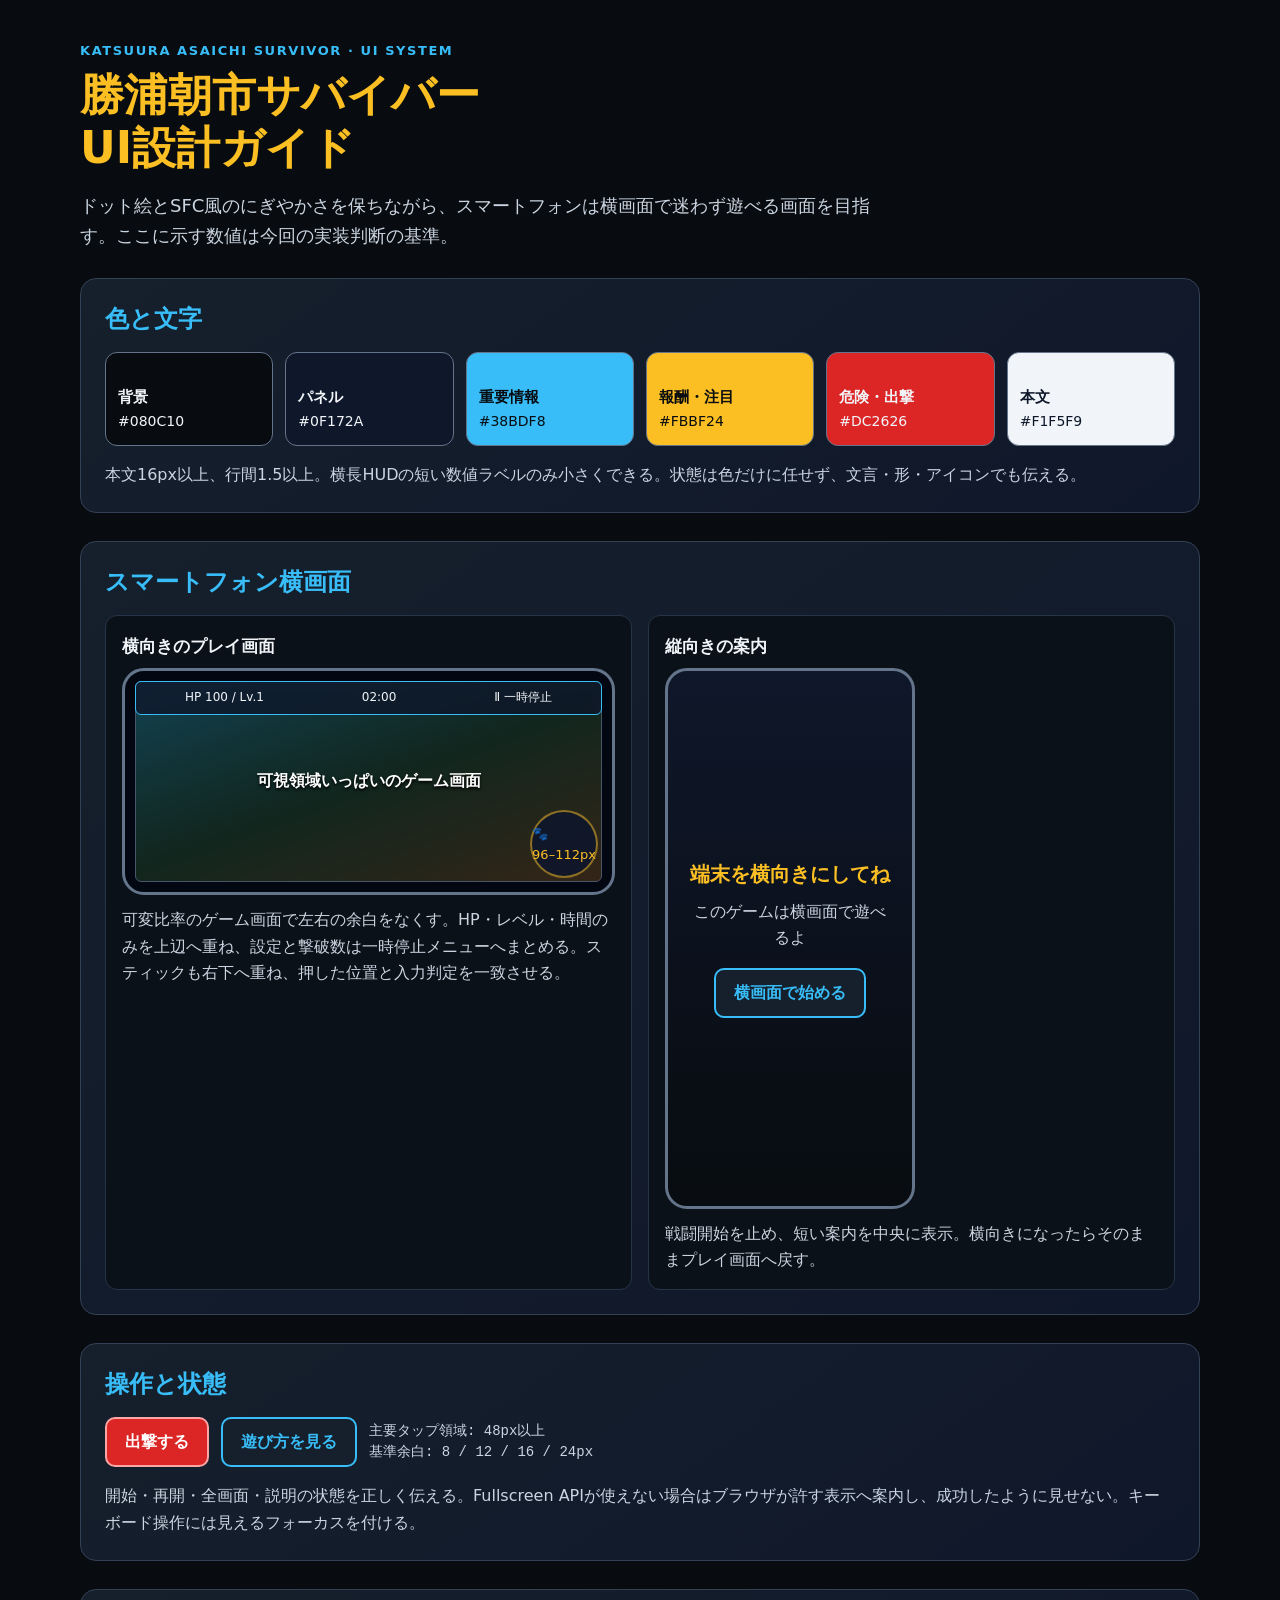
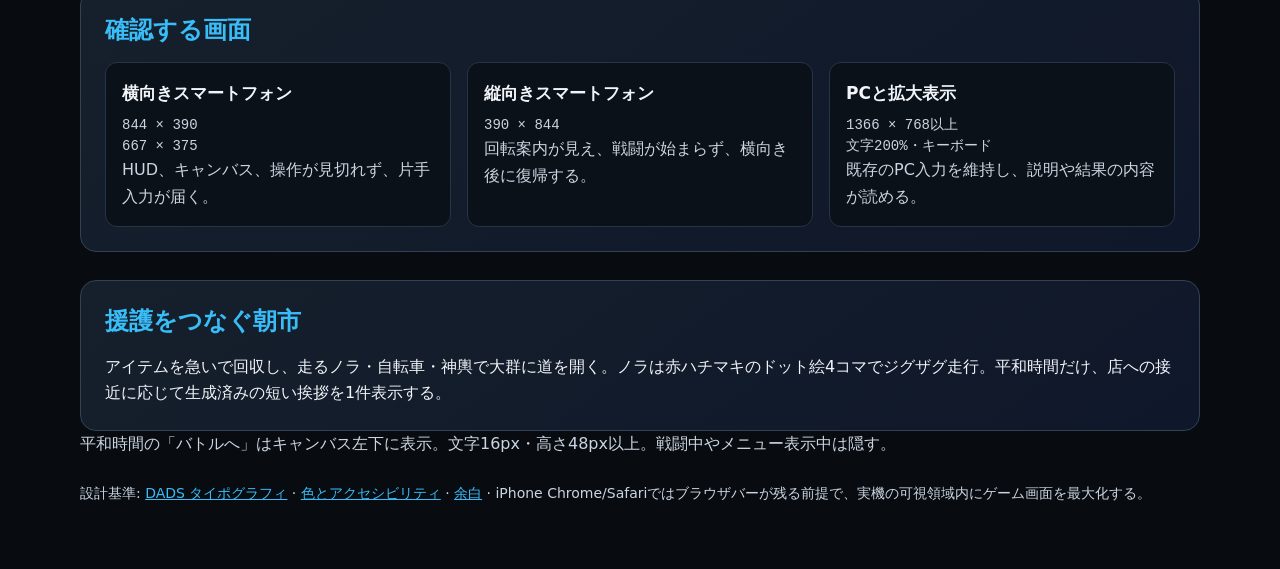
==== DESIGN_GUIDE.html @ 48236e01 "平和時間を飛ばすバトル開始ボタンを追加" ====
<!doctype html>
<html lang="ja">
<head>
  <meta charset="utf-8">
  <meta name="viewport" content="width=device-width, initial-scale=1">
  <meta name="color-scheme" content="dark">
  <title>勝浦朝市サバイバー UI設計ガイド</title>
  <style>
    :root { color-scheme: dark; --bg:#080c10; --panel:#0f172a; --panel-2:#16202c; --line:#334155; --text:#f1f5f9; --muted:#cbd5e1; --cyan:#38bdf8; --gold:#fbbf24; --red:#dc2626; --space:8px; }
    * { box-sizing:border-box; }
    body { margin:0; background:var(--bg); color:var(--text); font:16px/1.65 "Noto Sans JP",system-ui,-apple-system,"Hiragino Kaku Gothic ProN",Meiryo,sans-serif; }
    main { width:min(100% - 32px, 1120px); margin:0 auto; padding:40px 0 64px; }
    h1,h2,h3,p { margin:0; }
    h1 { color:var(--gold); font-size:clamp(28px,5vw,44px); line-height:1.2; }
    h2 { color:var(--cyan); font-size:24px; line-height:1.35; margin-bottom:16px; }
    h3 { font-size:17px; margin-bottom:8px; }
    .lead { color:var(--muted); font-size:18px; margin-top:16px; max-width:72ch; }
    .eyebrow { color:var(--cyan); font-size:13px; font-weight:800; letter-spacing:.12em; margin-bottom:8px; }
    section { margin-top:28px; padding:24px; border:1px solid var(--line); border-radius:16px; background:linear-gradient(145deg,var(--panel-2),var(--panel)); }
    .grid { display:grid; grid-template-columns:repeat(auto-fit,minmax(min(100%,230px),1fr)); gap:16px; }
    .card { padding:16px; border-radius:12px; background:#0b1118; border:1px solid #263448; }
    .muted { color:var(--muted); }
    .swatches { display:grid; grid-template-columns:repeat(auto-fit,minmax(150px,1fr)); gap:12px; }
    .swatch { min-height:94px; border:1px solid #64748b; border-radius:12px; padding:12px; display:flex; flex-direction:column; justify-content:end; font-size:14px; }
    .swatch strong { font-size:15px; }
    .demo { margin-top:14px; display:flex; flex-wrap:wrap; align-items:center; gap:12px; }
    button { min-height:48px; padding:10px 18px; border:2px solid #fca5a5; border-radius:10px; background:var(--red); color:#fff; font:inherit; font-weight:800; }
    button.secondary { background:#16202c; border-color:var(--cyan); color:var(--cyan); }
    button:focus-visible { outline:3px solid #fff; outline-offset:3px; }
    .phone { width:min(100%,530px); aspect-ratio:844/390; border:3px solid #64748b; border-radius:22px; overflow:hidden; padding:10px; background:#030712; display:grid; grid-template-columns:1fr; grid-template-rows:1fr; position:relative; }
    .hud { position:absolute; inset:10px 10px auto; z-index:2; min-height:34px; border:1px solid var(--cyan); border-radius:6px; background:rgba(15,23,42,.78); backdrop-filter:blur(4px); display:flex; align-items:center; justify-content:space-around; font-size:12px; }
    .field { grid-column:1; grid-row:1; min-width:0; min-height:0; border:1px solid #475569; background:linear-gradient(160deg,#124252,#11261e 50%,#342517); border-radius:6px; display:grid; place-items:center; color:#fff; font-weight:800; text-shadow:0 2px 3px #000; }
    .stick { position:absolute; right:14px; bottom:14px; z-index:3; width:68px; aspect-ratio:1; border:2px solid #fbbf2488; border-radius:50%; display:grid; place-items:center; background:#0f172aee; color:var(--gold); font-size:13px; }
    .portrait { max-width:250px; aspect-ratio:390/844; grid-template-columns:1fr; grid-template-rows:1fr; position:relative; background:linear-gradient(#0f172a,#080c10); }
    .portrait .hud,.portrait .field { display:none; }
    .rotate { align-self:center; text-align:center; padding:12px; }
    .rotate strong { display:block; color:var(--gold); font-size:20px; }
    .rotate span { display:block; color:var(--muted); margin:8px 0 16px; }
    .measure { font:14px/1.5 ui-monospace,SFMono-Regular,monospace; color:var(--muted); }
    a { color:var(--cyan); }
    @media (max-width:600px) { main { width:calc(100% - 20px); padding-top:24px; } section { padding:18px; } .lead { font-size:16px; } }
    @media (prefers-reduced-motion:reduce) { *,*::before,*::after { scroll-behavior:auto!important; animation-duration:.01ms!important; animation-iteration-count:1!important; transition-duration:.01ms!important; } }
  </style>
</head>
<body>
  <main>
    <header>
      <p class="eyebrow">KATSUURA ASAICHI SURVIVOR · UI SYSTEM</p>
      <h1>勝浦朝市サバイバー<br>UI設計ガイド</h1>
      <p class="lead">ドット絵とSFC風のにぎやかさを保ちながら、スマートフォンは横画面で迷わず遊べる画面を目指す。ここに示す数値は今回の実装判断の基準。</p>
    </header>
    <section>
      <h2>色と文字</h2>
      <div class="swatches">
        <div class="swatch" style="background:#080c10"><strong>背景</strong><span>#080C10</span></div>
        <div class="swatch" style="background:#0f172a"><strong>パネル</strong><span>#0F172A</span></div>
        <div class="swatch" style="background:#38bdf8;color:#080c10"><strong>重要情報</strong><span>#38BDF8</span></div>
        <div class="swatch" style="background:#fbbf24;color:#080c10"><strong>報酬・注目</strong><span>#FBBF24</span></div>
        <div class="swatch" style="background:#dc2626"><strong>危険・出撃</strong><span>#DC2626</span></div>
        <div class="swatch" style="background:#f1f5f9;color:#0f172a"><strong>本文</strong><span>#F1F5F9</span></div>
      </div>
      <p class="muted" style="margin-top:16px">本文16px以上、行間1.5以上。横長HUDの短い数値ラベルのみ小さくできる。状態は色だけに任せず、文言・形・アイコンでも伝える。</p>
    </section>
    <section>
      <h2>スマートフォン横画面</h2>
      <div class="grid">
        <div class="card">
          <h3>横向きのプレイ画面</h3>
          <div class="phone" aria-label="横画面レイアウトの見本">
            <div class="hud"><span>HP 100 / Lv.1</span><span>02:00</span><span>Ⅱ 一時停止</span></div>
            <div class="field">可視領域いっぱいのゲーム画面</div>
            <div class="stick">🐾<br>96–112px</div>
          </div>
          <p class="muted" style="margin-top:12px">可変比率のゲーム画面で左右の余白をなくす。HP・レベル・時間のみを上辺へ重ね、設定と撃破数は一時停止メニューへまとめる。スティックも右下へ重ね、押した位置と入力判定を一致させる。</p>
        </div>
        <div class="card">
          <h3>縦向きの案内</h3>
          <div class="phone portrait" aria-label="縦画面の回転案内見本">
            <div class="rotate"><strong>端末を横向きにしてね</strong><span>このゲームは横画面で遊べるよ</span><button class="secondary" type="button">横画面で始める</button></div>
          </div>
          <p class="muted" style="margin-top:12px">戦闘開始を止め、短い案内を中央に表示。横向きになったらそのままプレイ画面へ戻す。</p>
        </div>
      </div>
    </section>
    <section>
      <h2>操作と状態</h2>
      <div class="demo"><button type="button">出撃する</button><button class="secondary" type="button">遊び方を見る</button><span class="measure">主要タップ領域: 48px以上<br>基準余白: 8 / 12 / 16 / 24px</span></div>
      <p class="muted" style="margin-top:16px">開始・再開・全画面・説明の状態を正しく伝える。Fullscreen APIが使えない場合はブラウザが許す表示へ案内し、成功したように見せない。キーボード操作には見えるフォーカスを付ける。</p>
    </section>
    <section>
      <h2>確認する画面</h2>
      <div class="grid">
        <div class="card"><h3>横向きスマートフォン</h3><p class="measure">844 × 390<br>667 × 375</p><p class="muted">HUD、キャンバス、操作が見切れず、片手入力が届く。</p></div>
        <div class="card"><h3>縦向きスマートフォン</h3><p class="measure">390 × 844</p><p class="muted">回転案内が見え、戦闘が始まらず、横向き後に復帰する。</p></div>
        <div class="card"><h3>PCと拡大表示</h3><p class="measure">1366 × 768以上<br>文字200%・キーボード</p><p class="muted">既存のPC入力を維持し、説明や結果の内容が読める。</p></div>
      </div>
    </section>
    <section><h2>援護をつなぐ朝市</h2><p>アイテムを急いで回収し、走るノラ・自転車・神輿で大群に道を開く。ノラは赤ハチマキのドット絵4コマでジグザグ走行。平和時間だけ、店への接近に応じて生成済みの短い挨拶を1件表示する。</p></section>
    <p class="muted">平和時間の「バトルへ」はキャンバス左下に表示。文字16px・高さ48px以上。戦闘中やメニュー表示中は隠す。</p>
    <footer class="muted" style="margin-top:24px;font-size:14px">設計基準: <a href="https://design.digital.go.jp/dads/foundations/typography/">DADS タイポグラフィ</a> · <a href="https://design.digital.go.jp/dads/foundations/color/accessibility/">色とアクセシビリティ</a> · <a href="https://design.digital.go.jp/dads/foundations/spacing/">余白</a> · iPhone Chrome/Safariではブラウザバーが残る前提で、実機の可視領域内にゲーム画面を最大化する。</footer>
  </main>
</body>
</html>
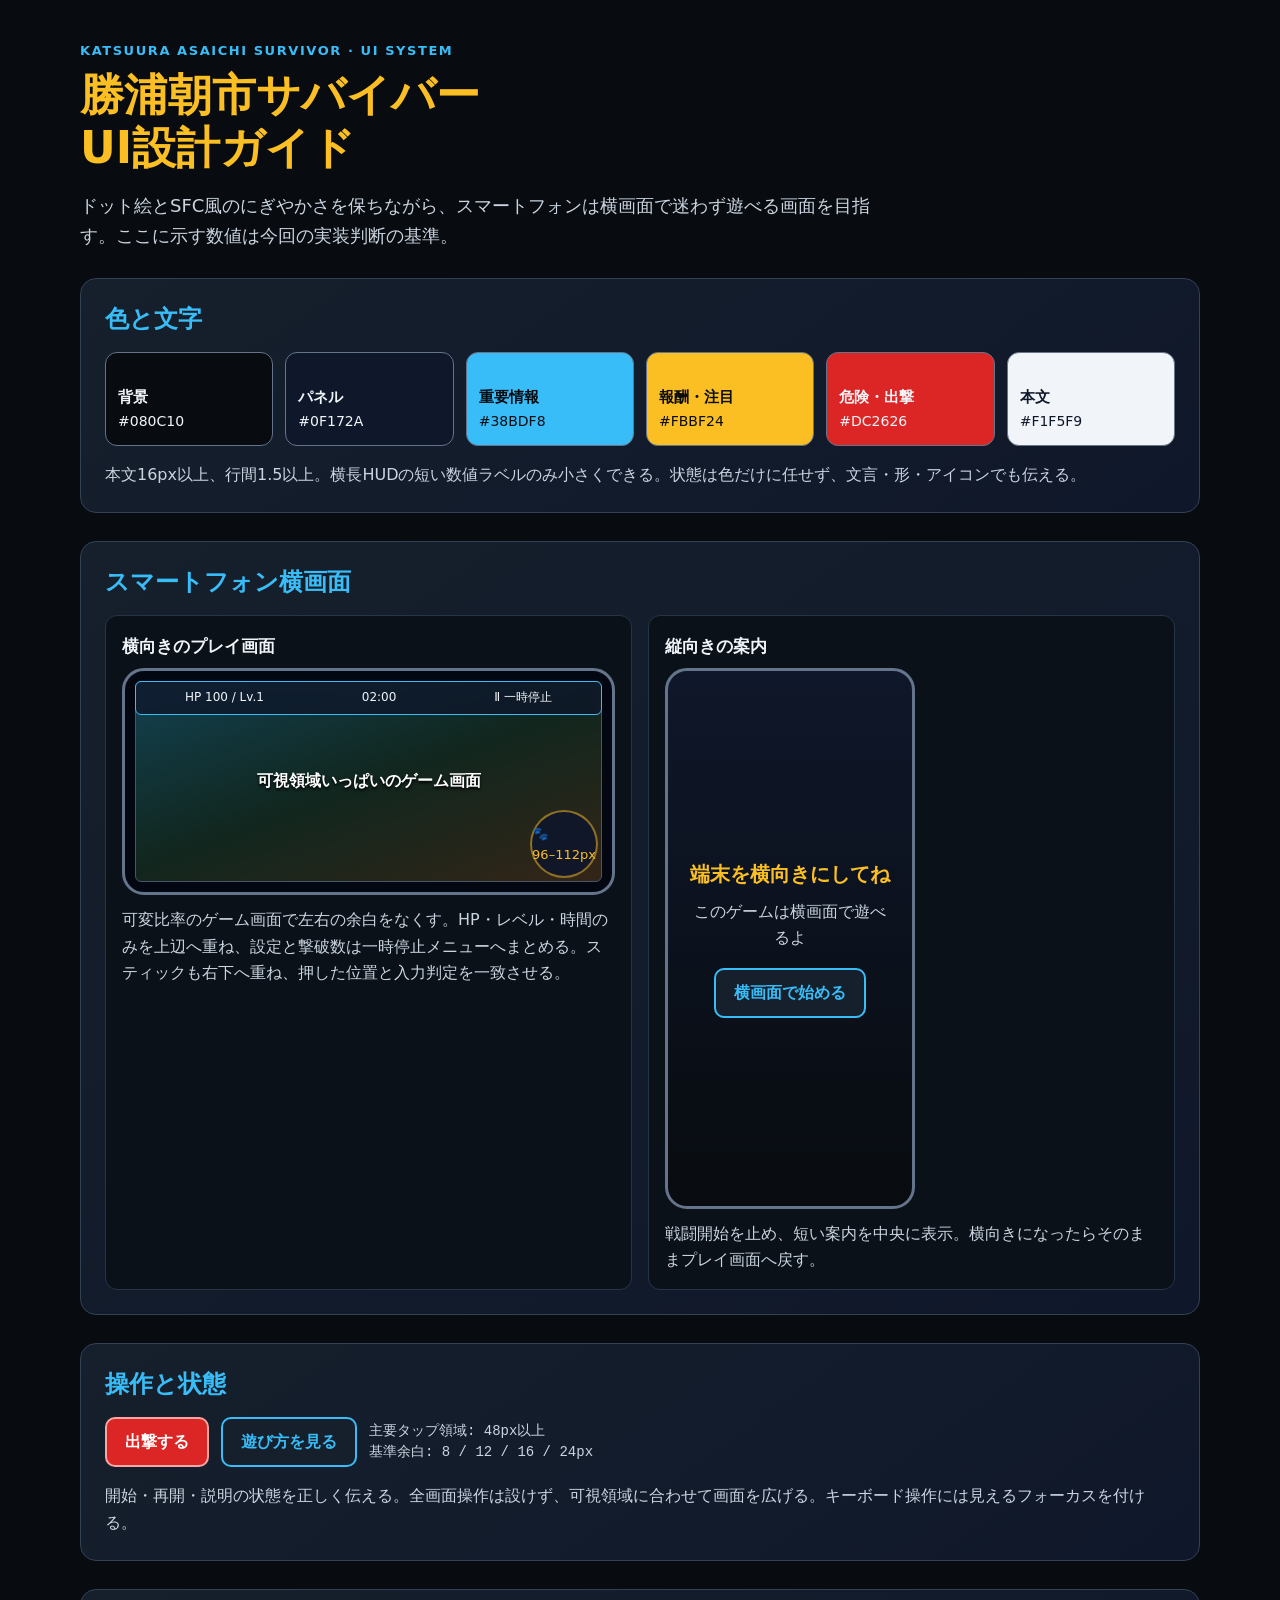
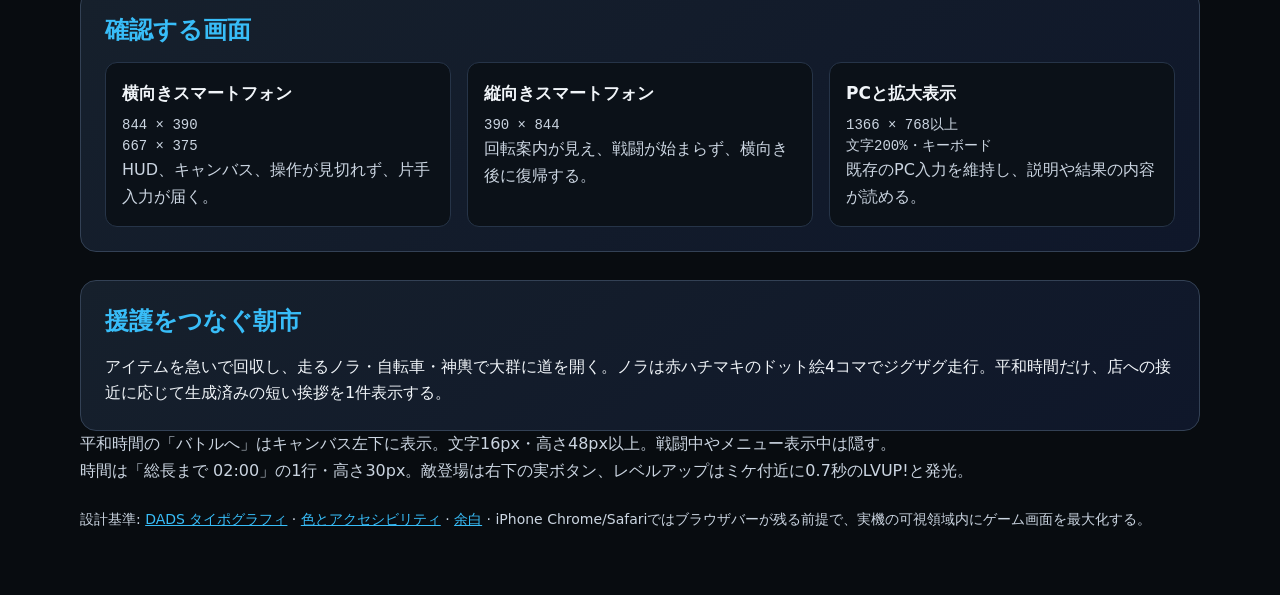
==== commit 78b1f3ea: "Polish mobile HUD, encounter controls and player feedback" ====
--- a/DESIGN_GUIDE.html
+++ b/DESIGN_GUIDE.html
@@ -85,7 +85,7 @@
     <section>
       <h2>操作と状態</h2>
       <div class="demo"><button type="button">出撃する</button><button class="secondary" type="button">遊び方を見る</button><span class="measure">主要タップ領域: 48px以上<br>基準余白: 8 / 12 / 16 / 24px</span></div>
-      <p class="muted" style="margin-top:16px">開始・再開・全画面・説明の状態を正しく伝える。Fullscreen APIが使えない場合はブラウザが許す表示へ案内し、成功したように見せない。キーボード操作には見えるフォーカスを付ける。</p>
+      <p class="muted" style="margin-top:16px">開始・再開・説明の状態を正しく伝える。全画面操作は設けず、可視領域に合わせて画面を広げる。キーボード操作には見えるフォーカスを付ける。</p>
     </section>
     <section>
       <h2>確認する画面</h2>
@@ -97,6 +97,7 @@
     </section>
     <section><h2>援護をつなぐ朝市</h2><p>アイテムを急いで回収し、走るノラ・自転車・神輿で大群に道を開く。ノラは赤ハチマキのドット絵4コマでジグザグ走行。平和時間だけ、店への接近に応じて生成済みの短い挨拶を1件表示する。</p></section>
     <p class="muted">平和時間の「バトルへ」はキャンバス左下に表示。文字16px・高さ48px以上。戦闘中やメニュー表示中は隠す。</p>
+    <p class="muted">時間は「総長まで 02:00」の1行・高さ30px。敵登場は右下の実ボタン、レベルアップはミケ付近に0.7秒のLVUP!と発光。</p>
     <footer class="muted" style="margin-top:24px;font-size:14px">設計基準: <a href="https://design.digital.go.jp/dads/foundations/typography/">DADS タイポグラフィ</a> · <a href="https://design.digital.go.jp/dads/foundations/color/accessibility/">色とアクセシビリティ</a> · <a href="https://design.digital.go.jp/dads/foundations/spacing/">余白</a> · iPhone Chrome/Safariではブラウザバーが残る前提で、実機の可視領域内にゲーム画面を最大化する。</footer>
   </main>
 </body>
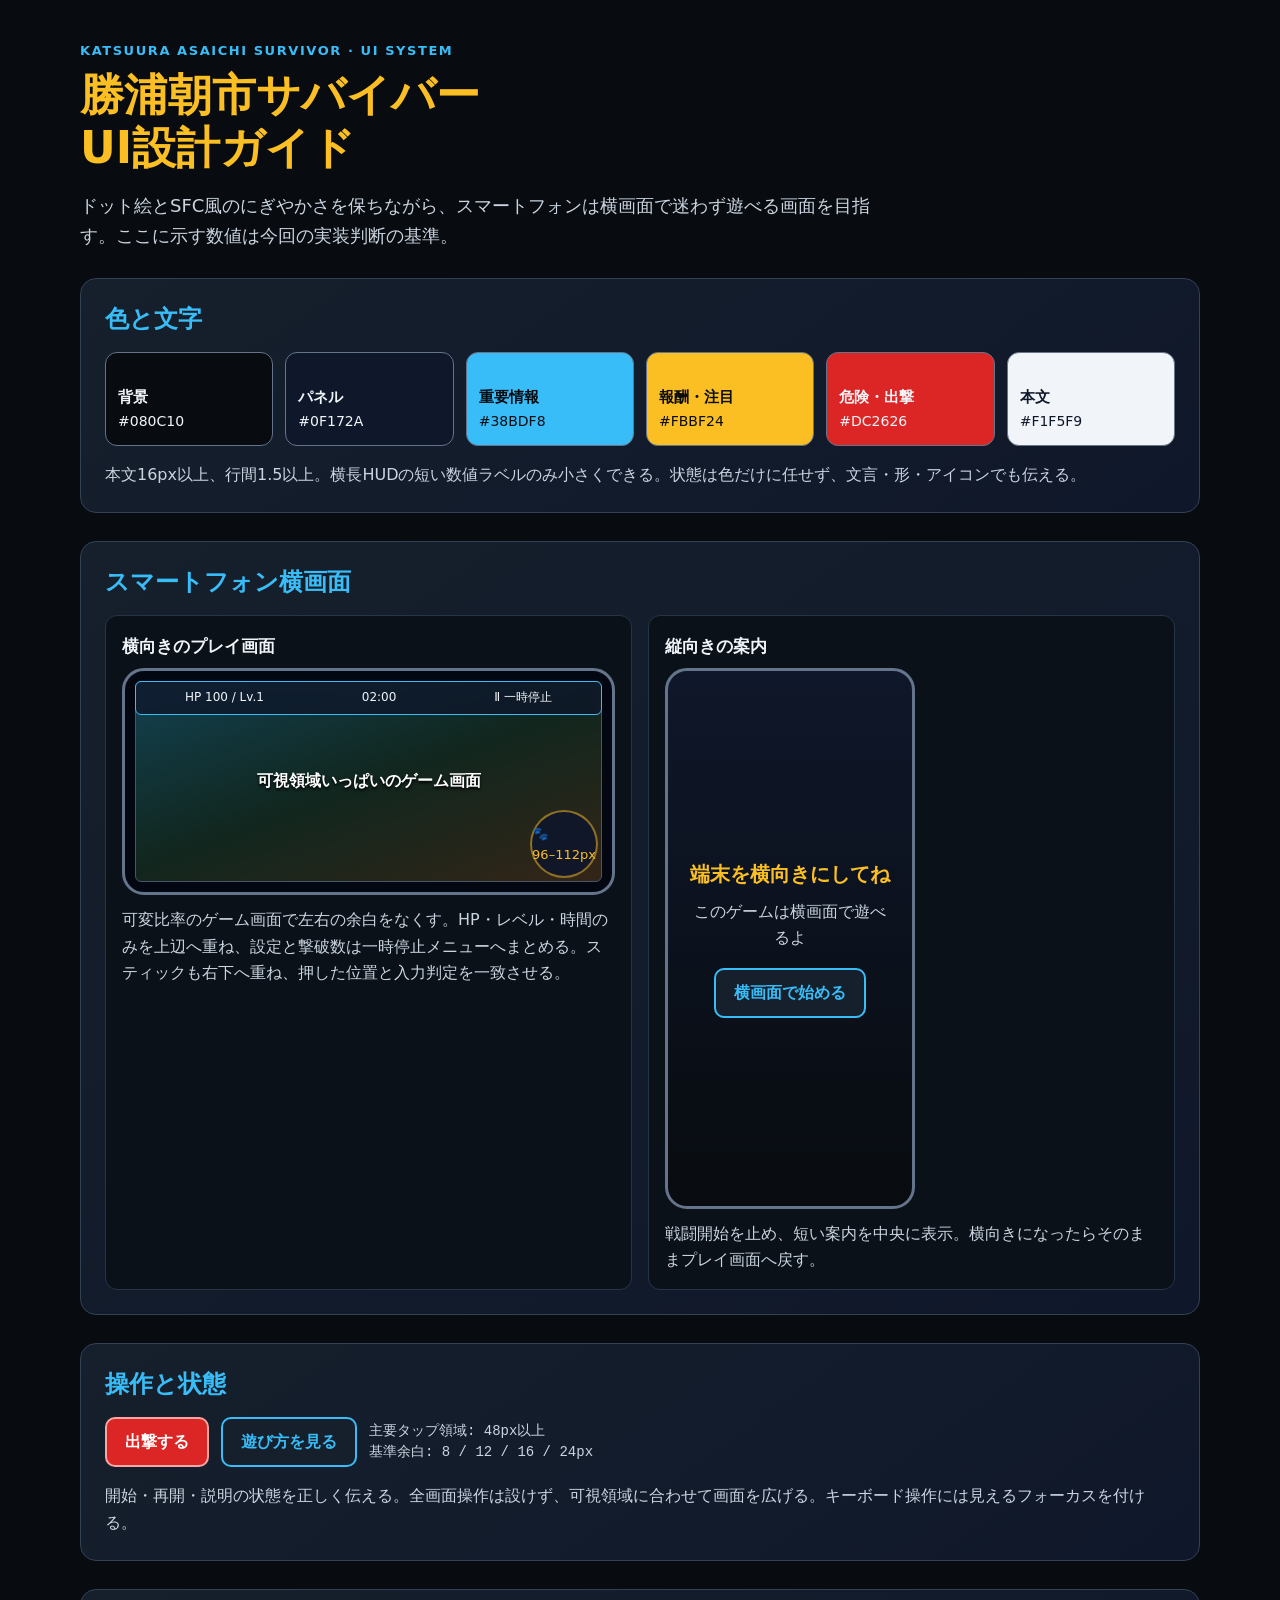
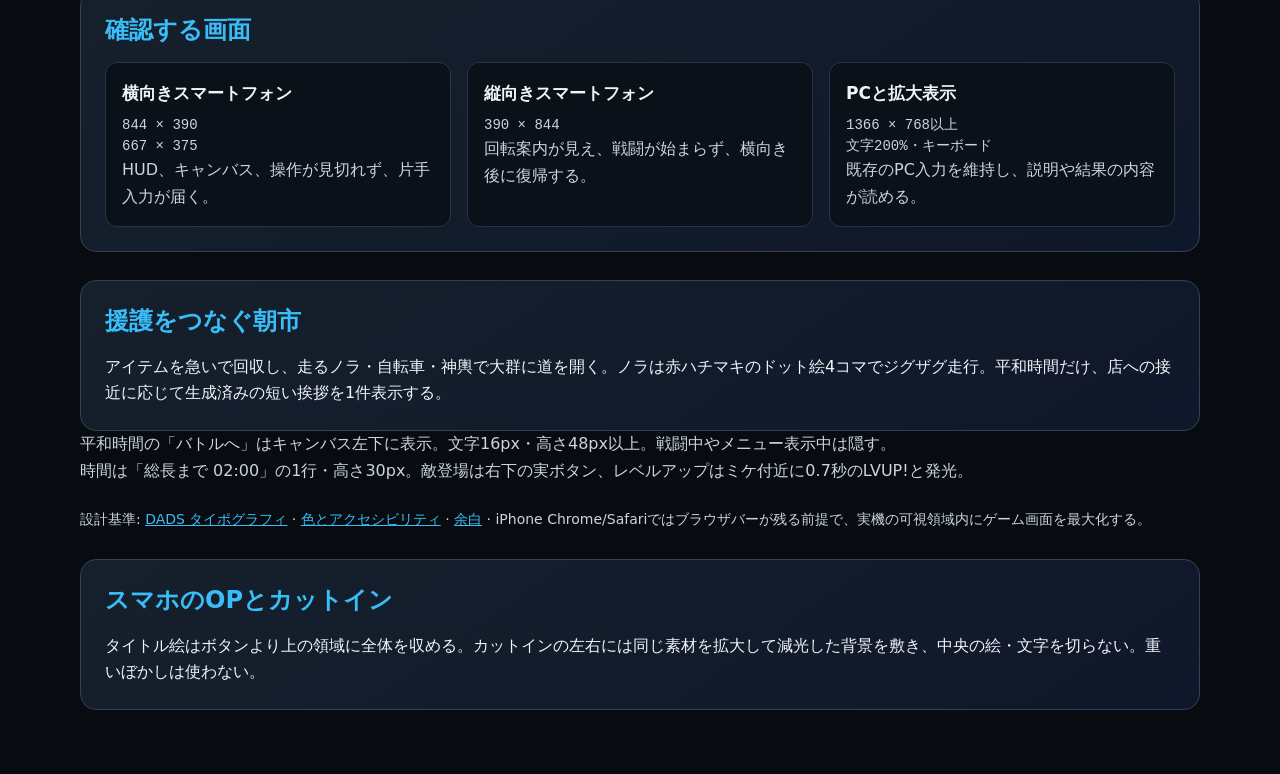
==== commit 69bd230a: "Fit mobile opening art and reuse one player for all BGM" ====
--- a/DESIGN_GUIDE.html
+++ b/DESIGN_GUIDE.html
@@ -99,6 +99,7 @@
     <p class="muted">平和時間の「バトルへ」はキャンバス左下に表示。文字16px・高さ48px以上。戦闘中やメニュー表示中は隠す。</p>
     <p class="muted">時間は「総長まで 02:00」の1行・高さ30px。敵登場は右下の実ボタン、レベルアップはミケ付近に0.7秒のLVUP!と発光。</p>
     <footer class="muted" style="margin-top:24px;font-size:14px">設計基準: <a href="https://design.digital.go.jp/dads/foundations/typography/">DADS タイポグラフィ</a> · <a href="https://design.digital.go.jp/dads/foundations/color/accessibility/">色とアクセシビリティ</a> · <a href="https://design.digital.go.jp/dads/foundations/spacing/">余白</a> · iPhone Chrome/Safariではブラウザバーが残る前提で、実機の可視領域内にゲーム画面を最大化する。</footer>
+  <section><h2>スマホのOPとカットイン</h2><p>タイトル絵はボタンより上の領域に全体を収める。カットインの左右には同じ素材を拡大して減光した背景を敷き、中央の絵・文字を切らない。重いぼかしは使わない。</p></section>
   </main>
 </body>
 </html>
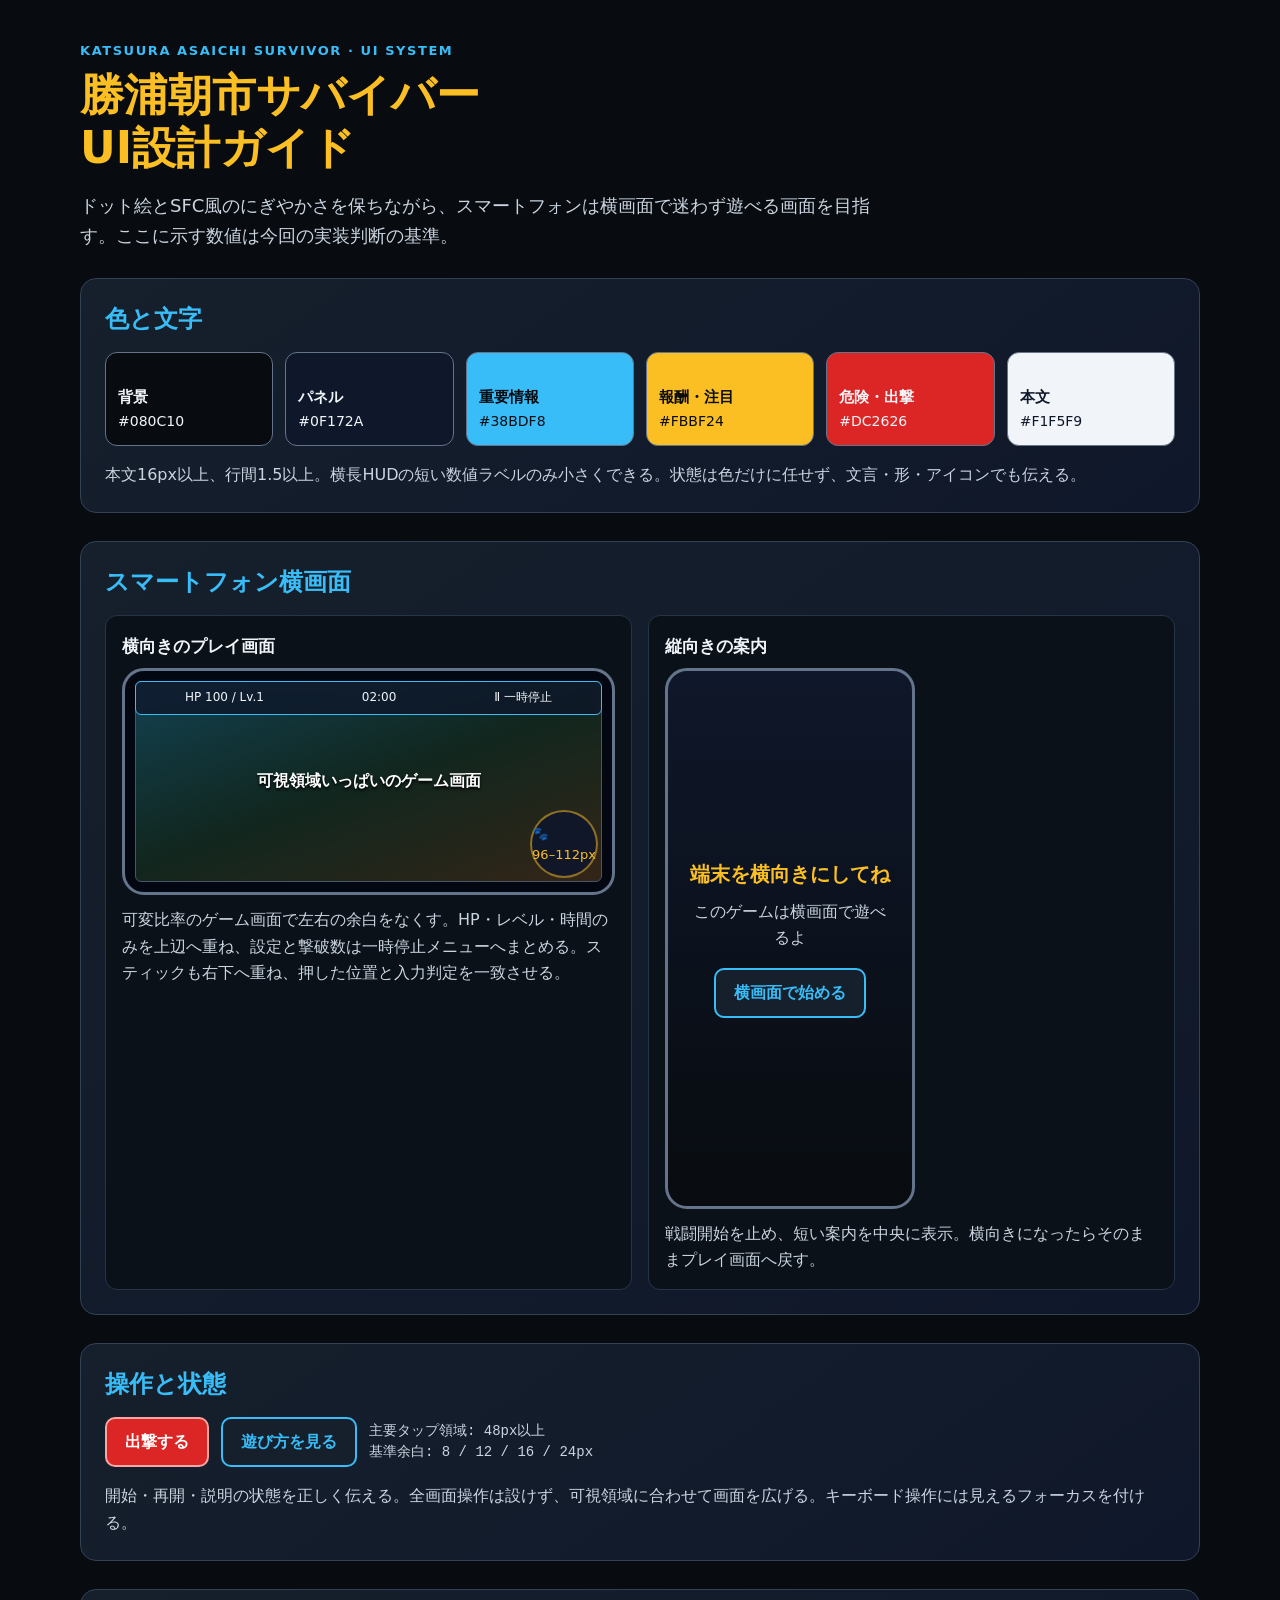
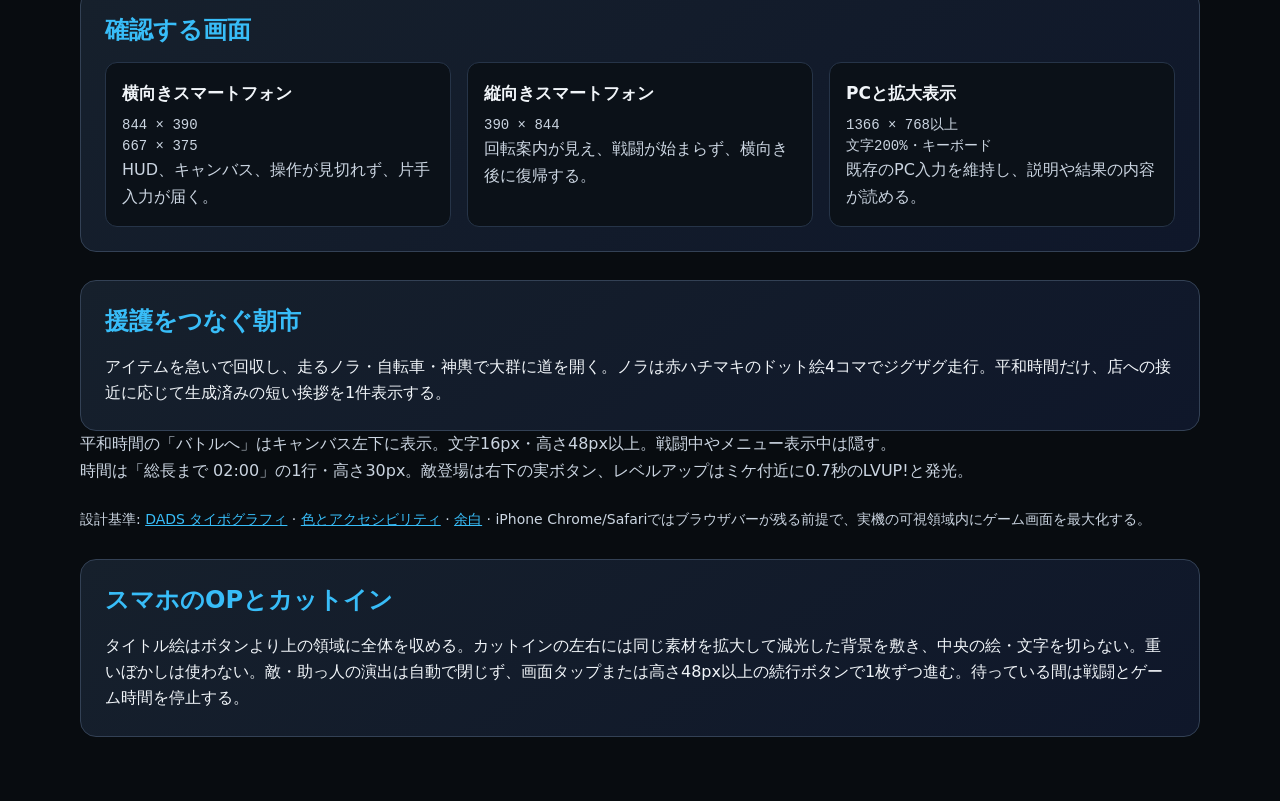
==== commit ad2e04a2: "Require explicit input to advance every cut-in" ====
--- a/DESIGN_GUIDE.html
+++ b/DESIGN_GUIDE.html
@@ -99,7 +99,7 @@
     <p class="muted">平和時間の「バトルへ」はキャンバス左下に表示。文字16px・高さ48px以上。戦闘中やメニュー表示中は隠す。</p>
     <p class="muted">時間は「総長まで 02:00」の1行・高さ30px。敵登場は右下の実ボタン、レベルアップはミケ付近に0.7秒のLVUP!と発光。</p>
     <footer class="muted" style="margin-top:24px;font-size:14px">設計基準: <a href="https://design.digital.go.jp/dads/foundations/typography/">DADS タイポグラフィ</a> · <a href="https://design.digital.go.jp/dads/foundations/color/accessibility/">色とアクセシビリティ</a> · <a href="https://design.digital.go.jp/dads/foundations/spacing/">余白</a> · iPhone Chrome/Safariではブラウザバーが残る前提で、実機の可視領域内にゲーム画面を最大化する。</footer>
-  <section><h2>スマホのOPとカットイン</h2><p>タイトル絵はボタンより上の領域に全体を収める。カットインの左右には同じ素材を拡大して減光した背景を敷き、中央の絵・文字を切らない。重いぼかしは使わない。</p></section>
+  <section><h2>スマホのOPとカットイン</h2><p>タイトル絵はボタンより上の領域に全体を収める。カットインの左右には同じ素材を拡大して減光した背景を敷き、中央の絵・文字を切らない。重いぼかしは使わない。敵・助っ人の演出は自動で閉じず、画面タップまたは高さ48px以上の続行ボタンで1枚ずつ進む。待っている間は戦闘とゲーム時間を停止する。</p></section>
   </main>
 </body>
 </html>
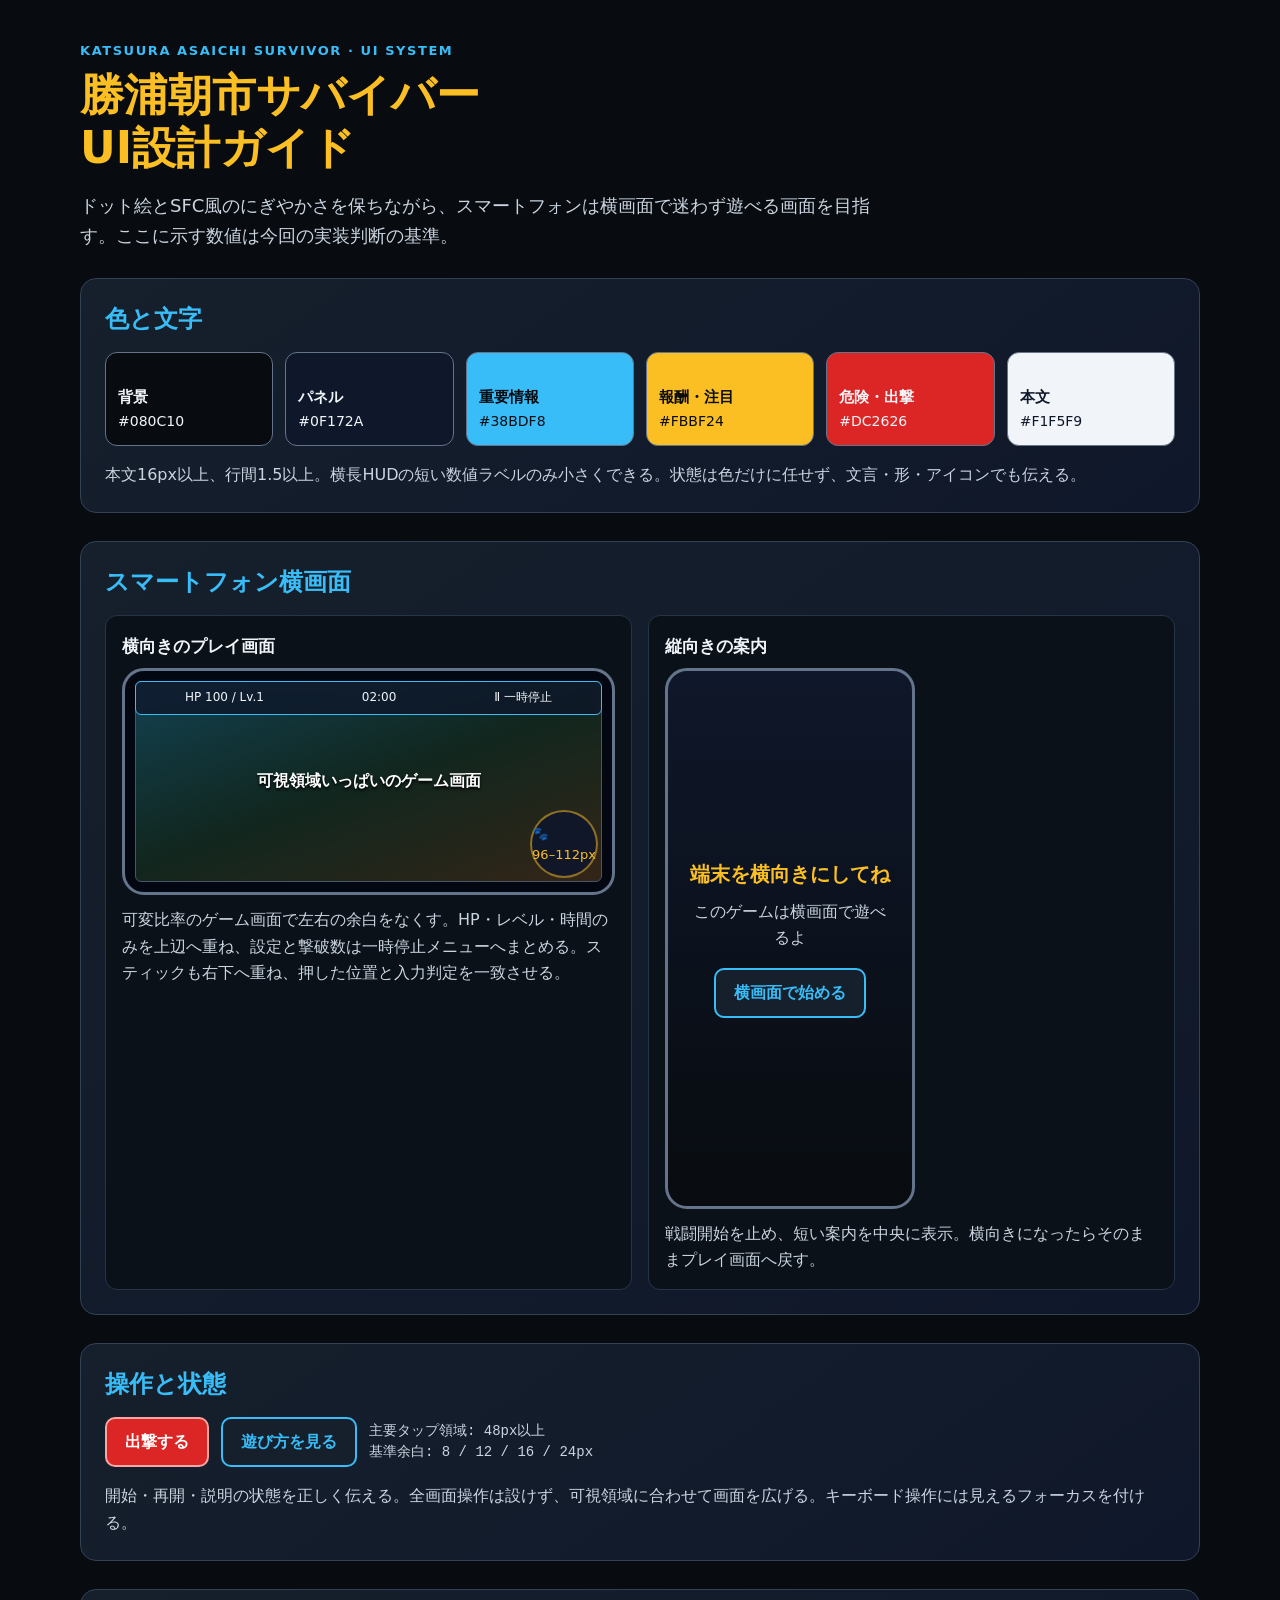
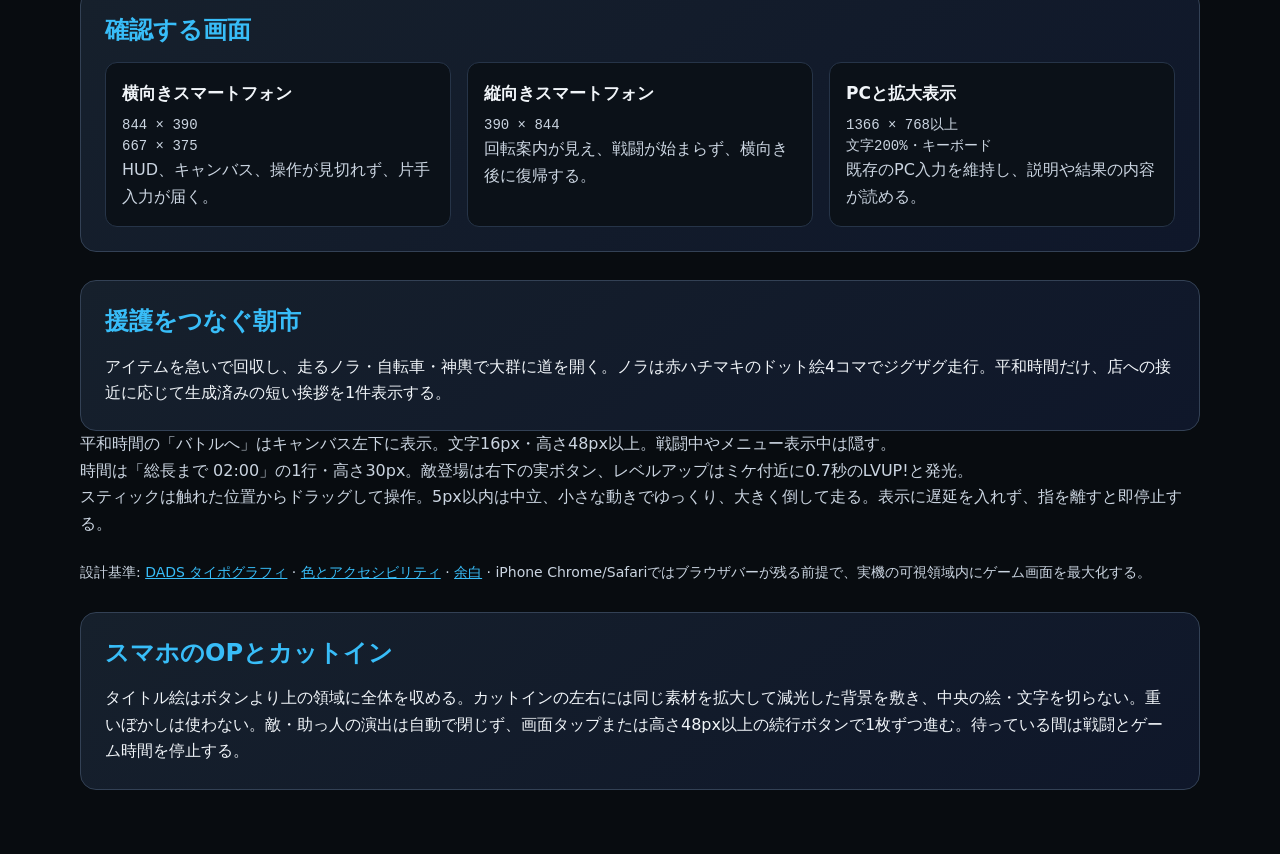
==== commit 40fa2a1b: "Make mobile joystick neutral on contact and precise when dragging" ====
--- a/DESIGN_GUIDE.html
+++ b/DESIGN_GUIDE.html
@@ -98,6 +98,7 @@
     <section><h2>援護をつなぐ朝市</h2><p>アイテムを急いで回収し、走るノラ・自転車・神輿で大群に道を開く。ノラは赤ハチマキのドット絵4コマでジグザグ走行。平和時間だけ、店への接近に応じて生成済みの短い挨拶を1件表示する。</p></section>
     <p class="muted">平和時間の「バトルへ」はキャンバス左下に表示。文字16px・高さ48px以上。戦闘中やメニュー表示中は隠す。</p>
     <p class="muted">時間は「総長まで 02:00」の1行・高さ30px。敵登場は右下の実ボタン、レベルアップはミケ付近に0.7秒のLVUP!と発光。</p>
+    <p class="muted">スティックは触れた位置からドラッグして操作。5px以内は中立、小さな動きでゆっくり、大きく倒して走る。表示に遅延を入れず、指を離すと即停止する。</p>
     <footer class="muted" style="margin-top:24px;font-size:14px">設計基準: <a href="https://design.digital.go.jp/dads/foundations/typography/">DADS タイポグラフィ</a> · <a href="https://design.digital.go.jp/dads/foundations/color/accessibility/">色とアクセシビリティ</a> · <a href="https://design.digital.go.jp/dads/foundations/spacing/">余白</a> · iPhone Chrome/Safariではブラウザバーが残る前提で、実機の可視領域内にゲーム画面を最大化する。</footer>
   <section><h2>スマホのOPとカットイン</h2><p>タイトル絵はボタンより上の領域に全体を収める。カットインの左右には同じ素材を拡大して減光した背景を敷き、中央の絵・文字を切らない。重いぼかしは使わない。敵・助っ人の演出は自動で閉じず、画面タップまたは高さ48px以上の続行ボタンで1枚ずつ進む。待っている間は戦闘とゲーム時間を停止する。</p></section>
   </main>
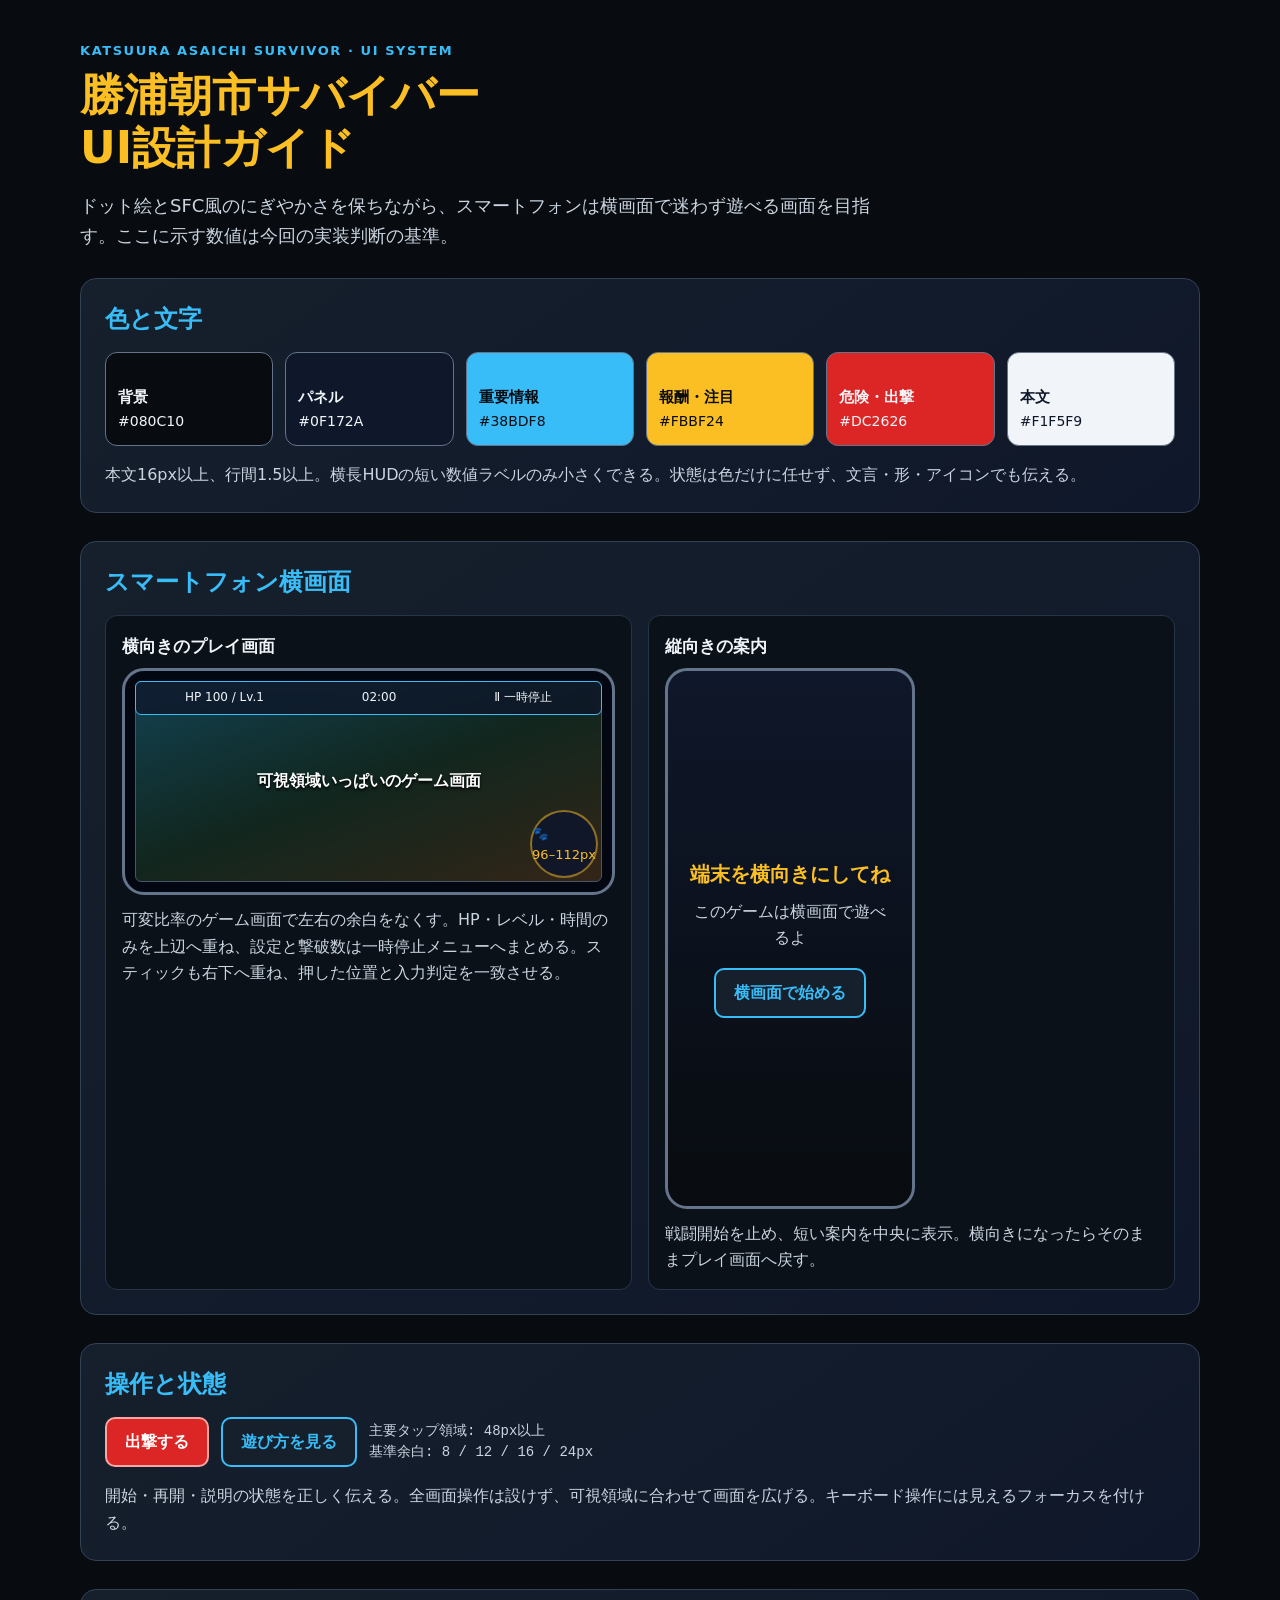
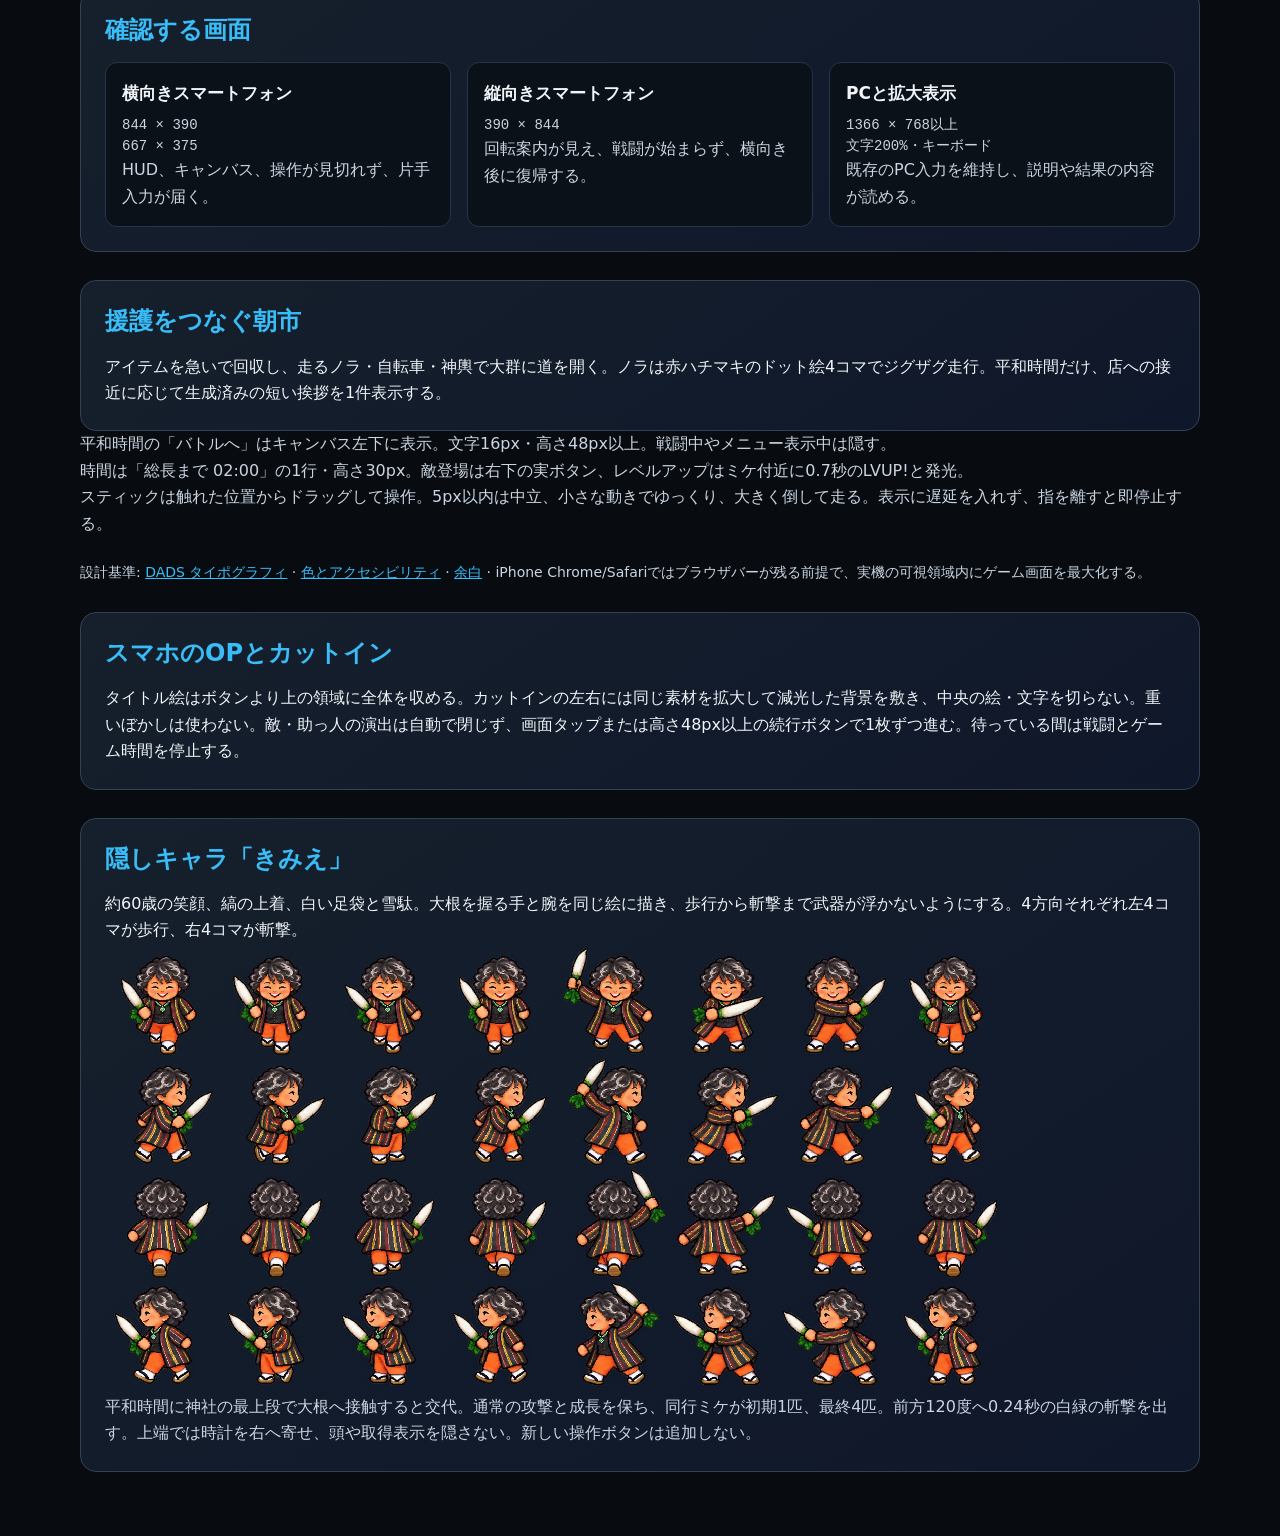
==== commit caa30c54: "Add hidden Kimie character with held daikon attacks and Mike companions" ====
--- a/DESIGN_GUIDE.html
+++ b/DESIGN_GUIDE.html
@@ -101,6 +101,11 @@
     <p class="muted">スティックは触れた位置からドラッグして操作。5px以内は中立、小さな動きでゆっくり、大きく倒して走る。表示に遅延を入れず、指を離すと即停止する。</p>
     <footer class="muted" style="margin-top:24px;font-size:14px">設計基準: <a href="https://design.digital.go.jp/dads/foundations/typography/">DADS タイポグラフィ</a> · <a href="https://design.digital.go.jp/dads/foundations/color/accessibility/">色とアクセシビリティ</a> · <a href="https://design.digital.go.jp/dads/foundations/spacing/">余白</a> · iPhone Chrome/Safariではブラウザバーが残る前提で、実機の可視領域内にゲーム画面を最大化する。</footer>
   <section><h2>スマホのOPとカットイン</h2><p>タイトル絵はボタンより上の領域に全体を収める。カットインの左右には同じ素材を拡大して減光した背景を敷き、中央の絵・文字を切らない。重いぼかしは使わない。敵・助っ人の演出は自動で閉じず、画面タップまたは高さ48px以上の続行ボタンで1枚ずつ進む。待っている間は戦闘とゲーム時間を停止する。</p></section>
+    <section><h2>隠しキャラ「きみえ」</h2>
+      <p>約60歳の笑顔、縞の上着、白い足袋と雪駄。大根を握る手と腕を同じ絵に描き、歩行から斬撃まで武器が浮かないようにする。4方向それぞれ左4コマが歩行、右4コマが斬撃。</p>
+      <img src="assets/kimie_sprites.webp" alt="きみえが大根を握って歩き、斬る4方向のドット絵" style="display:block;width:100%;max-width:900px;height:auto;image-rendering:pixelated">
+      <p class="muted">平和時間に神社の最上段で大根へ接触すると交代。通常の攻撃と成長を保ち、同行ミケが初期1匹、最終4匹。前方120度へ0.24秒の白緑の斬撃を出す。上端では時計を右へ寄せ、頭や取得表示を隠さない。新しい操作ボタンは追加しない。</p>
+    </section>
   </main>
 </body>
 </html>
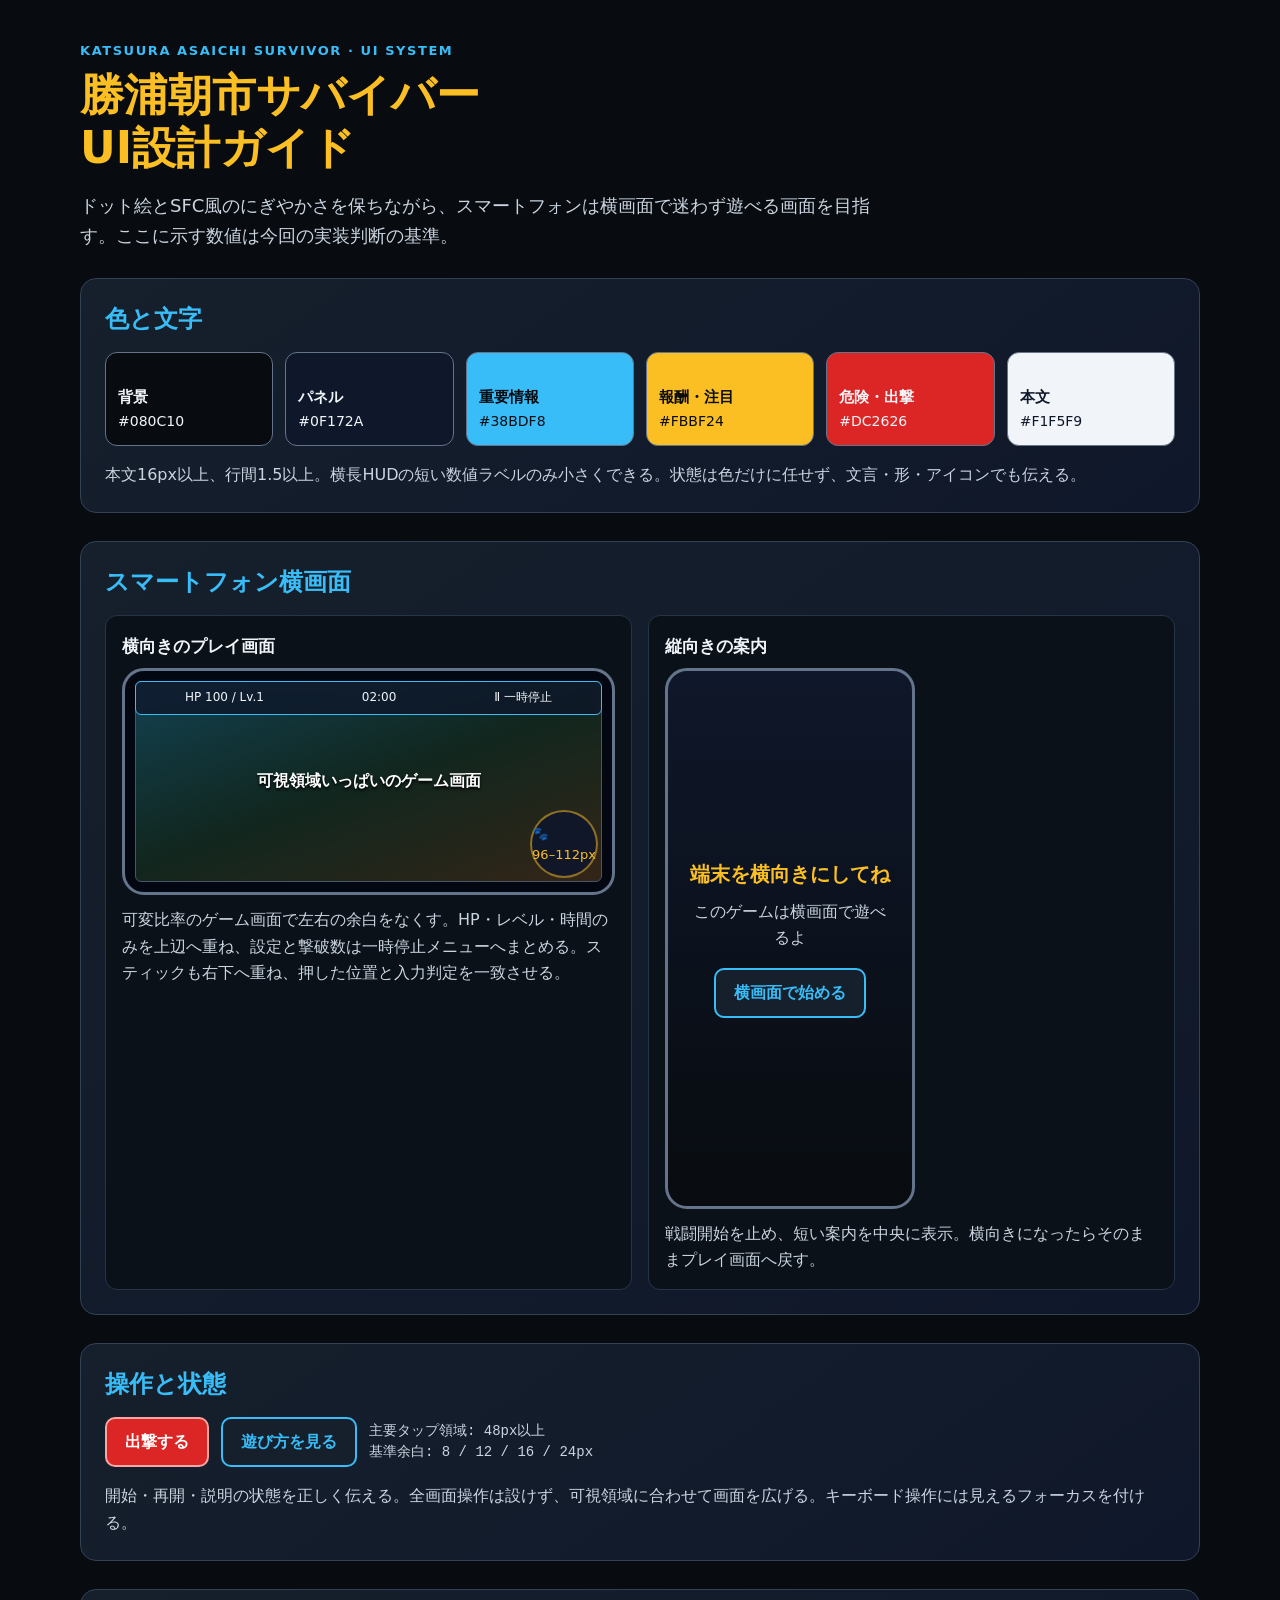
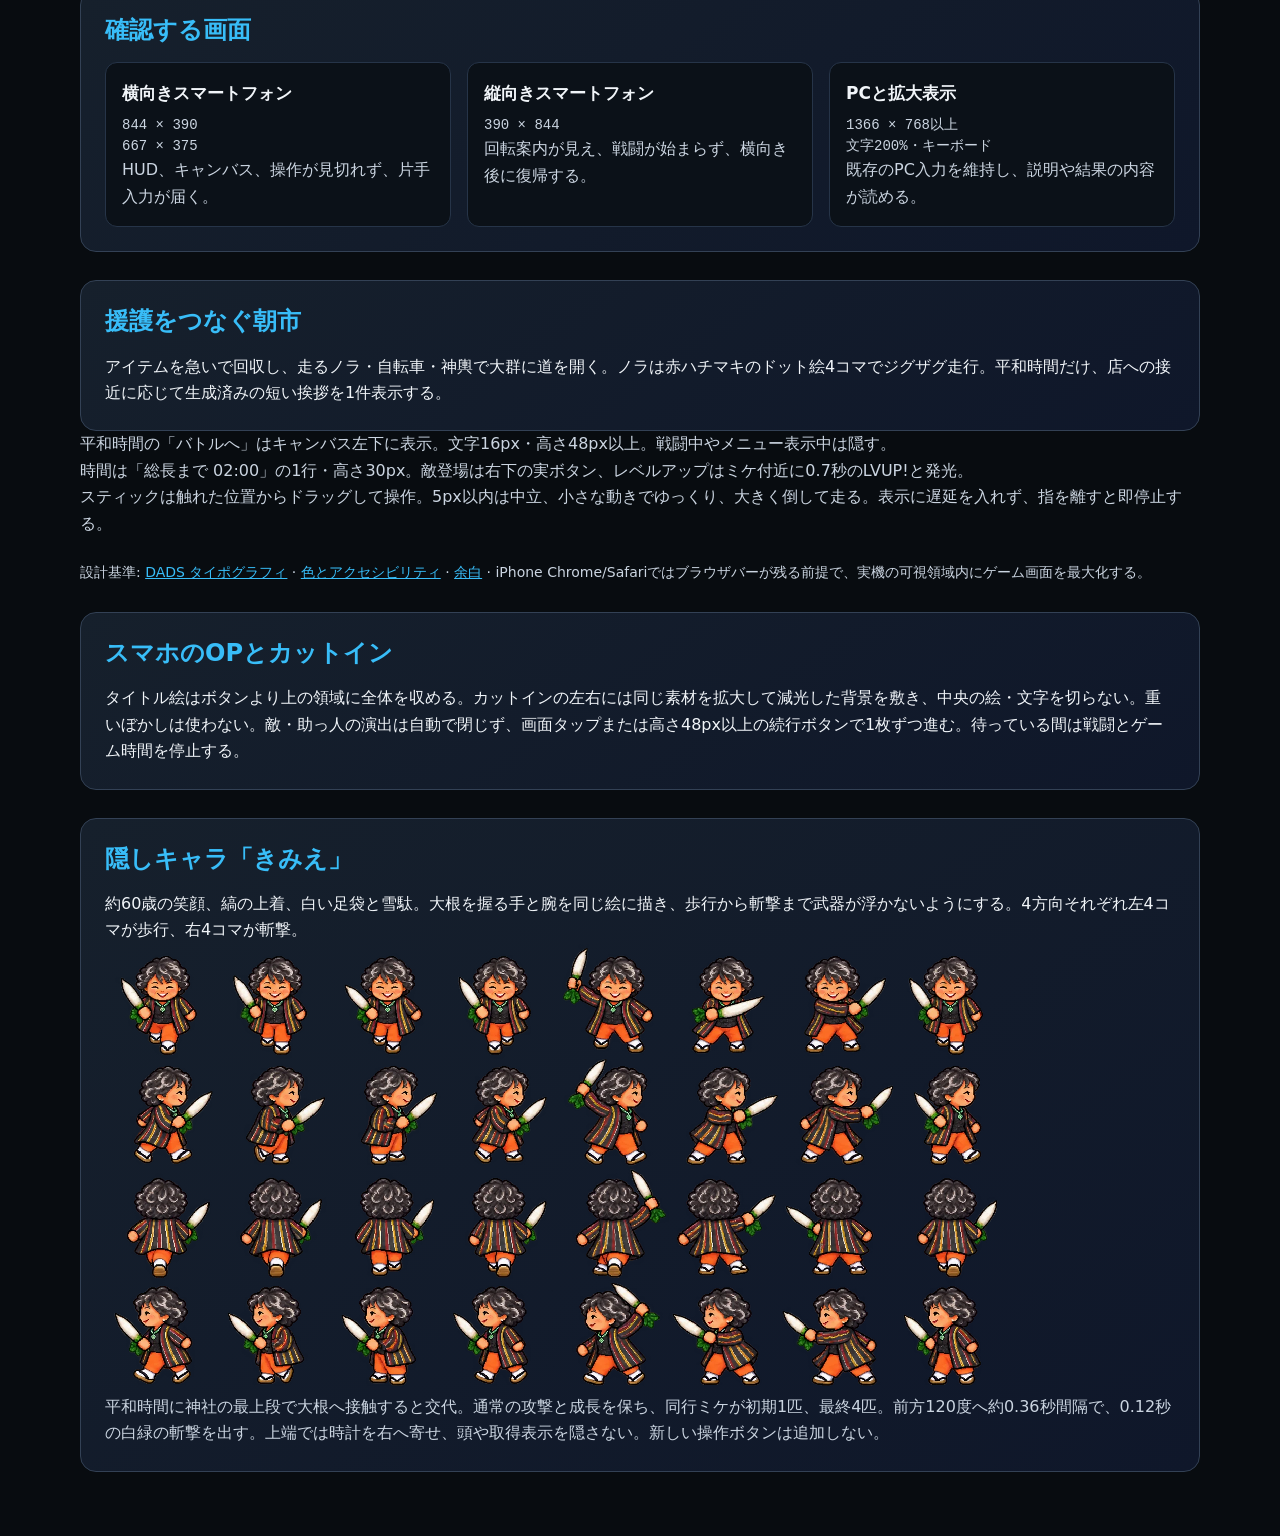
==== commit 57257d19: "Double Kimie daikon attack speed" ====
--- a/DESIGN_GUIDE.html
+++ b/DESIGN_GUIDE.html
@@ -104,7 +104,7 @@
     <section><h2>隠しキャラ「きみえ」</h2>
       <p>約60歳の笑顔、縞の上着、白い足袋と雪駄。大根を握る手と腕を同じ絵に描き、歩行から斬撃まで武器が浮かないようにする。4方向それぞれ左4コマが歩行、右4コマが斬撃。</p>
       <img src="assets/kimie_sprites.webp" alt="きみえが大根を握って歩き、斬る4方向のドット絵" style="display:block;width:100%;max-width:900px;height:auto;image-rendering:pixelated">
-      <p class="muted">平和時間に神社の最上段で大根へ接触すると交代。通常の攻撃と成長を保ち、同行ミケが初期1匹、最終4匹。前方120度へ0.24秒の白緑の斬撃を出す。上端では時計を右へ寄せ、頭や取得表示を隠さない。新しい操作ボタンは追加しない。</p>
+      <p class="muted">平和時間に神社の最上段で大根へ接触すると交代。通常の攻撃と成長を保ち、同行ミケが初期1匹、最終4匹。前方120度へ約0.36秒間隔で、0.12秒の白緑の斬撃を出す。上端では時計を右へ寄せ、頭や取得表示を隠さない。新しい操作ボタンは追加しない。</p>
     </section>
   </main>
 </body>
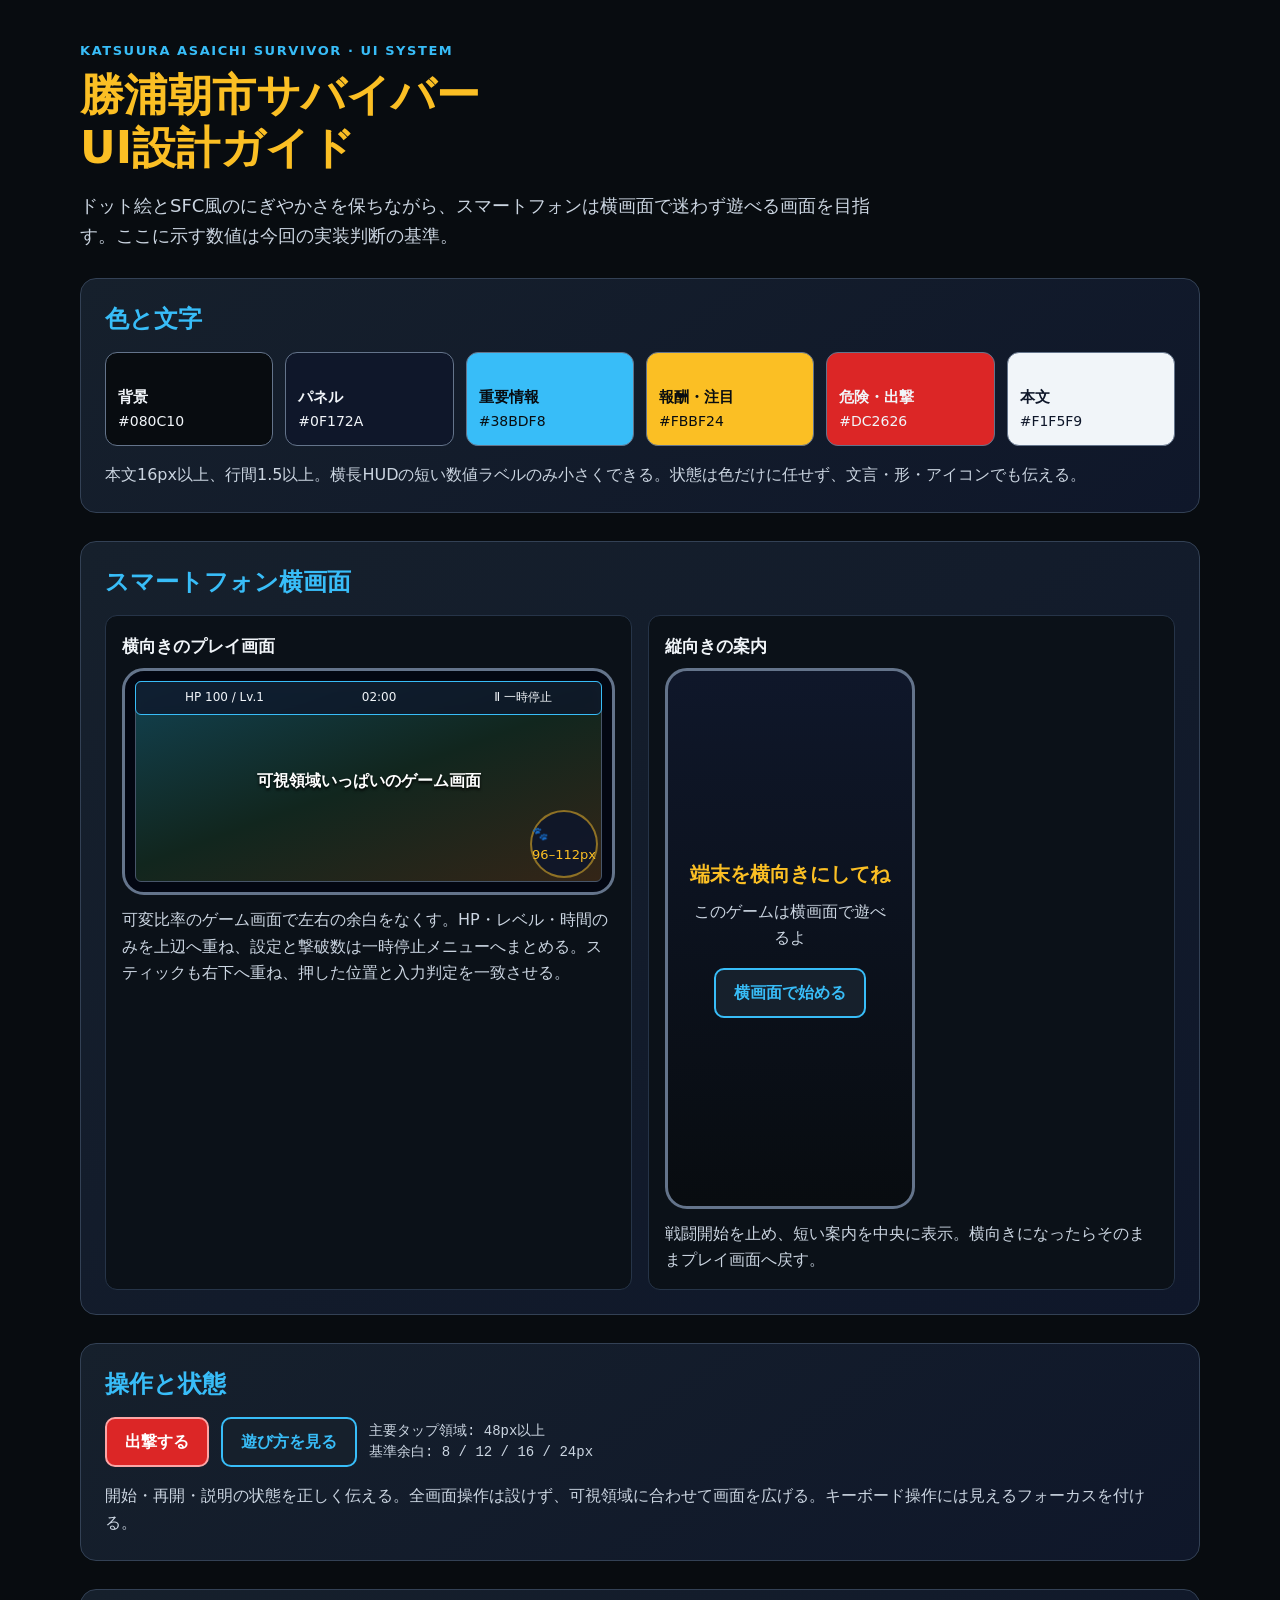
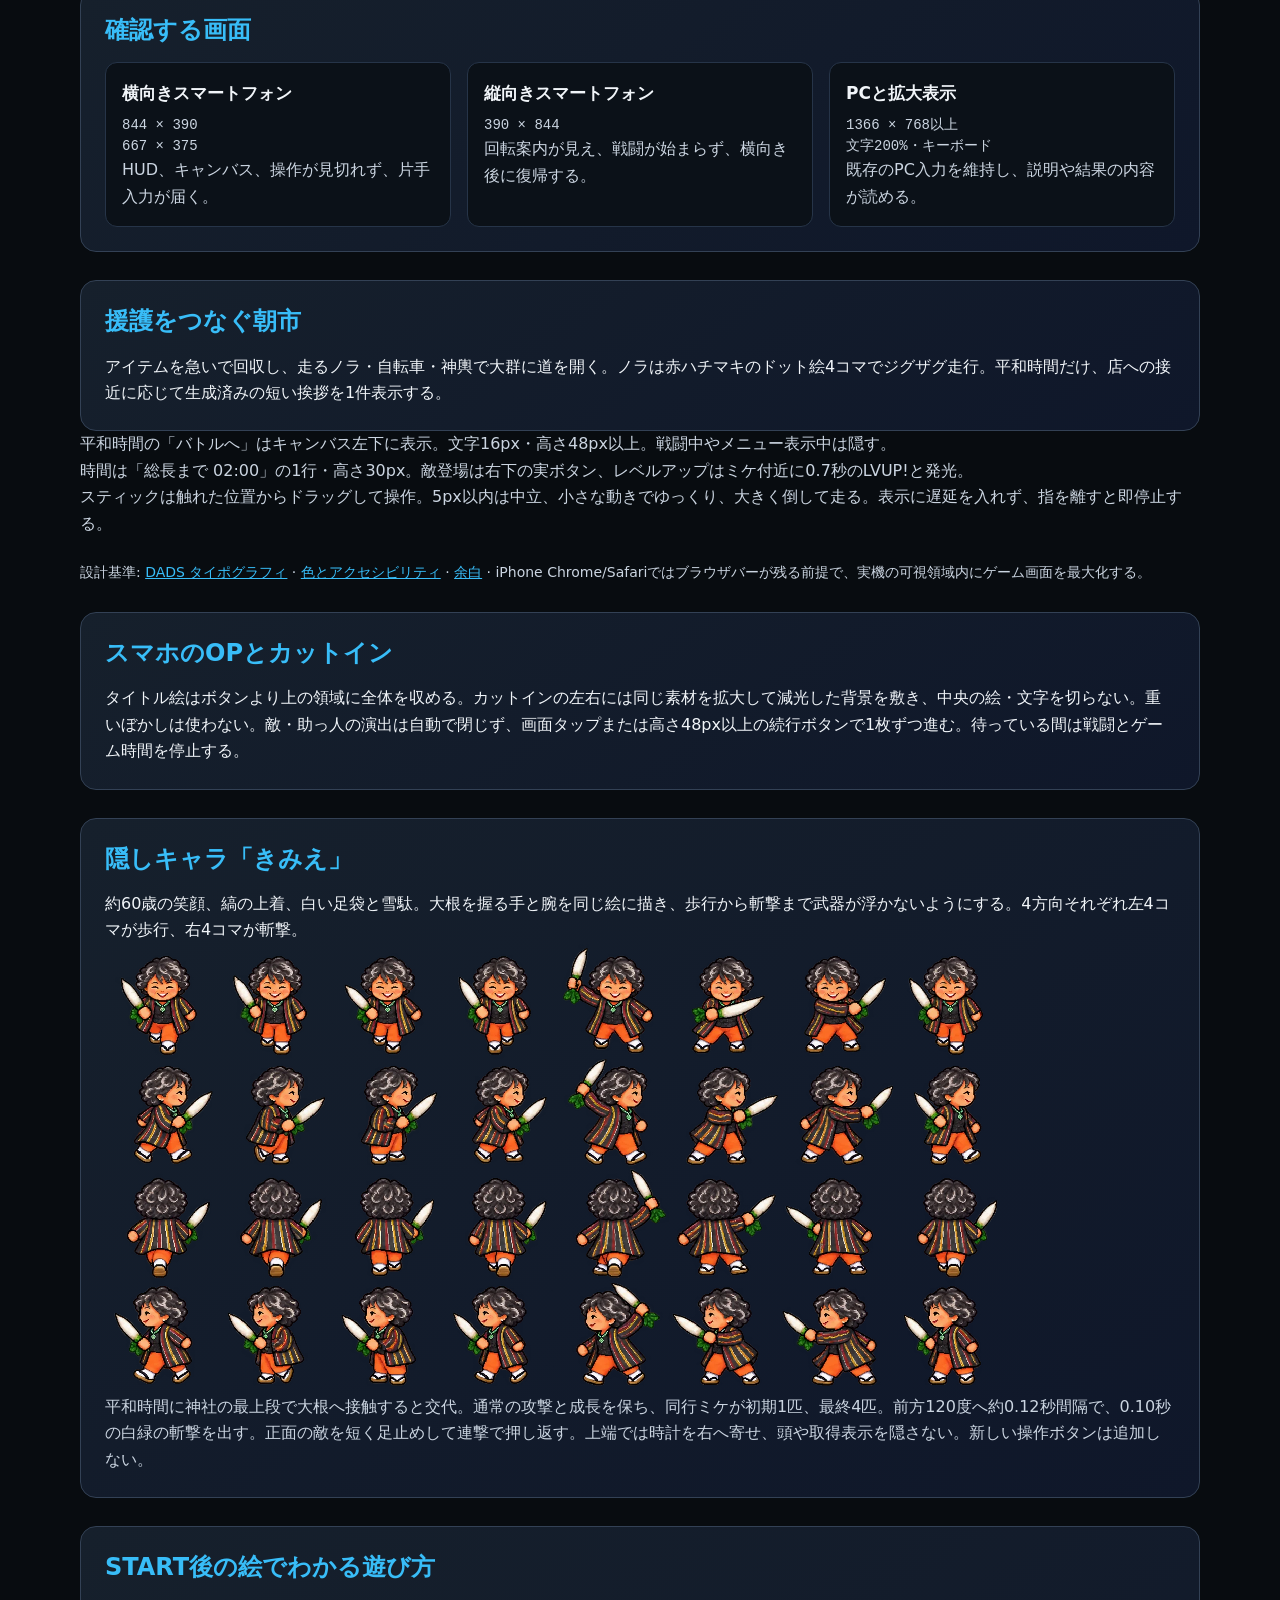
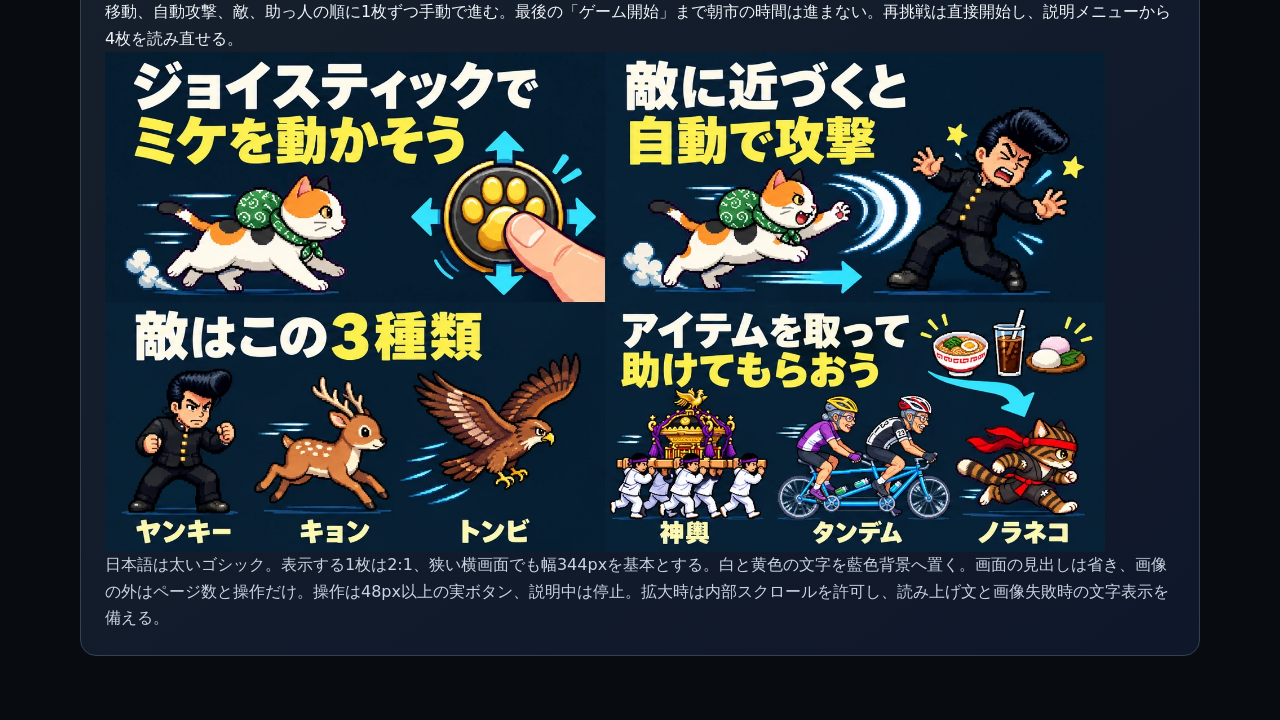
==== commit d15203ee: "Add illustrated start guide and rapid frontal daikon attacks" ====
--- a/DESIGN_GUIDE.html
+++ b/DESIGN_GUIDE.html
@@ -104,7 +104,12 @@
     <section><h2>隠しキャラ「きみえ」</h2>
       <p>約60歳の笑顔、縞の上着、白い足袋と雪駄。大根を握る手と腕を同じ絵に描き、歩行から斬撃まで武器が浮かないようにする。4方向それぞれ左4コマが歩行、右4コマが斬撃。</p>
       <img src="assets/kimie_sprites.webp" alt="きみえが大根を握って歩き、斬る4方向のドット絵" style="display:block;width:100%;max-width:900px;height:auto;image-rendering:pixelated">
-      <p class="muted">平和時間に神社の最上段で大根へ接触すると交代。通常の攻撃と成長を保ち、同行ミケが初期1匹、最終4匹。前方120度へ約0.36秒間隔で、0.12秒の白緑の斬撃を出す。上端では時計を右へ寄せ、頭や取得表示を隠さない。新しい操作ボタンは追加しない。</p>
+      <p class="muted">平和時間に神社の最上段で大根へ接触すると交代。通常の攻撃と成長を保ち、同行ミケが初期1匹、最終4匹。前方120度へ約0.12秒間隔で、0.10秒の白緑の斬撃を出す。正面の敵を短く足止めして連撃で押し返す。上端では時計を右へ寄せ、頭や取得表示を隠さない。新しい操作ボタンは追加しない。</p>
+    </section>
+    <section><h2>START後の絵でわかる遊び方</h2>
+      <p>移動、自動攻撃、敵、助っ人の順に1枚ずつ手動で進む。最後の「ゲーム開始」まで朝市の時間は進まない。再挑戦は直接開始し、説明メニューから4枚を読み直せる。</p>
+      <img src="assets/tutorial-guide.webp" alt="ジョイスティック、自動攻撃、敵3種類、アイテムと助っ人を大きな文字と絵で説明" style="display:block;width:100%;max-width:1000px;height:auto">
+      <p class="muted">日本語は太いゴシック。表示する1枚は2:1、狭い横画面でも幅344pxを基本とする。白と黄色の文字を藍色背景へ置く。画面の見出しは省き、画像の外はページ数と操作だけ。操作は48px以上の実ボタン、説明中は停止。拡大時は内部スクロールを許可し、読み上げ文と画像失敗時の文字表示を備える。</p>
     </section>
   </main>
 </body>
